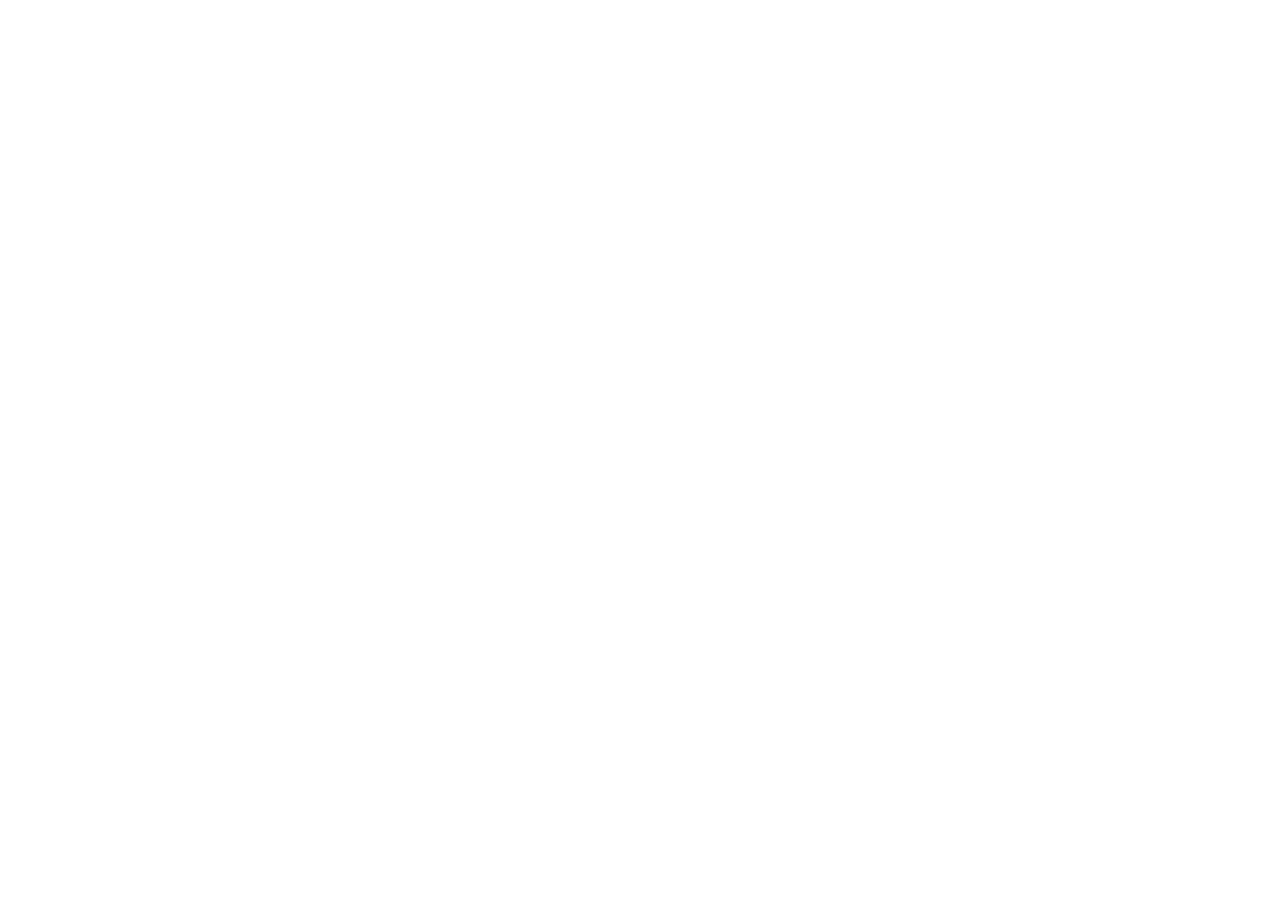
==== index.html @ 874a18f7 "init porject" ====
<!DOCTYPE html>
<html lang="zh-CN">

<head>
    <meta charset="UTF-8" />
    <meta name="viewport" content="width=device-width, initial-scale=1.0" />
    <title>Document</title>
</head>

<body></body>

</html>
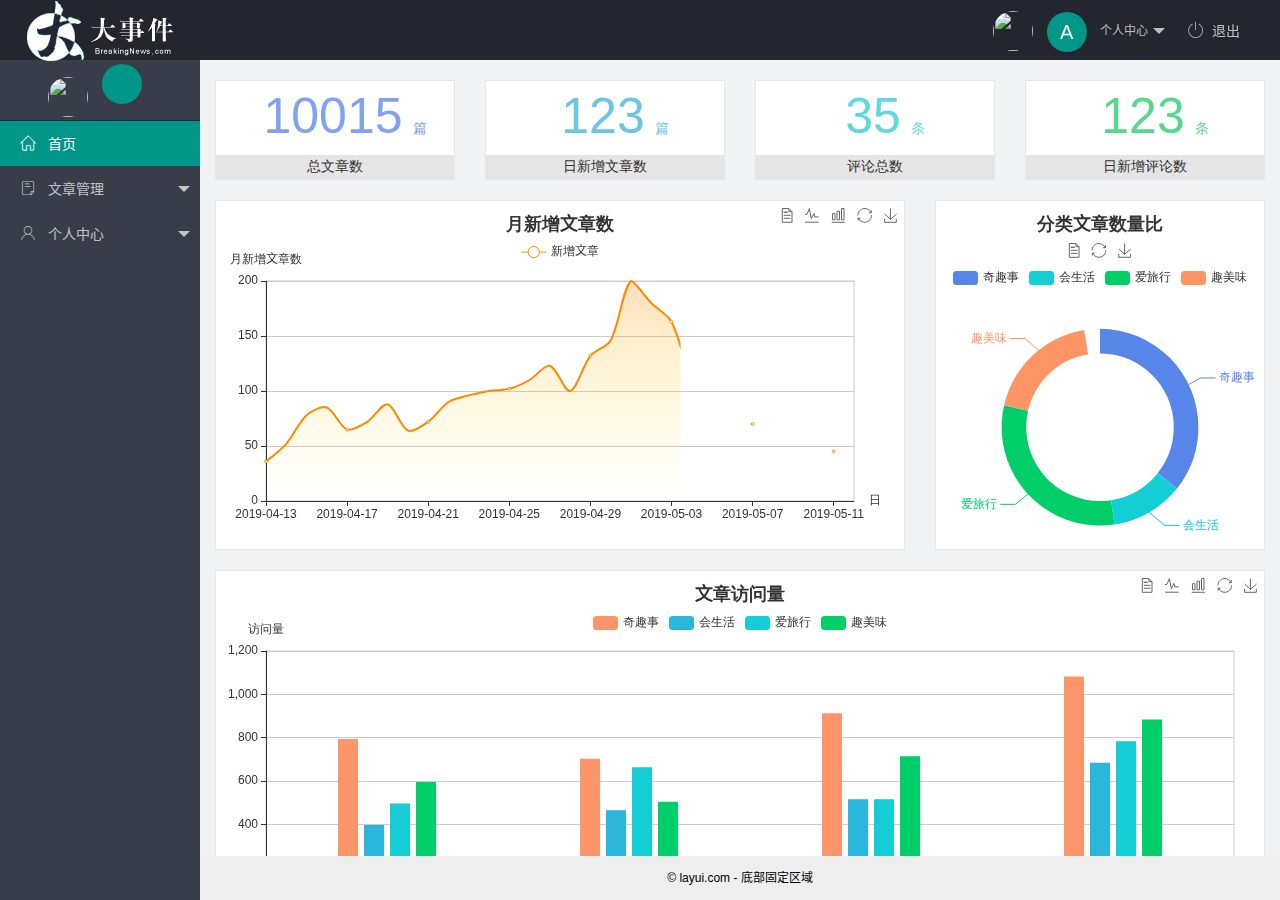
==== commit 0535703b: "完成了主页功能的制作" ====
--- a/index.html
+++ b/index.html
@@ -4,9 +4,152 @@
 <head>
     <meta charset="UTF-8" />
     <meta name="viewport" content="width=device-width, initial-scale=1.0" />
-    <title>Document</title>
+    <title>后台页面</title>
+    <!-- 导入 layui 的样式表 -->
+    <link rel="stylesheet" href="./assets/lib/layui/css/layui.css" />
+    <!-- 引入项目下面生成的 fontclass 代码： -->
+    <link rel="stylesheet" href="./assets/fonts/iconfont.css">
+    <!-- 引入我们自己的css样式 -->
+    <link rel="stylesheet" href="./assets/css/index.css">
+
+    <link rel="stylesheet" href="./assets/lib/">
 </head>
 
-<body></body>
+<body class="layui-layout-body">
+    <div class="layui-layout layui-layout-admin">
+        <div class="layui-header">
+            <div class="layui-logo">
+                <img src="./assets/images/logo.png" alt="">
+            </div>
+            <!-- 头部区域（可配合layui已有的水平导航） -->
+            <dl class="layui-nav-child">
+                <dd>
+                    <a href="">
+                        <i class="layui-icon layui-icon-face-smile"></i> 邮件管理
+                    </a>
+                </dd>
+                <dd>
+                    <a href="">
+                        <i class="layui-icon layui-icon-face-smile"></i> 消息管理
+                    </a>
+                </dd>
+                <dd>
+                    <a href="">
+                        <i class="layui-icon layui-icon-face-smile"></i> 授权管理
+                    </a>
+                </dd>
+            </dl>
+            </li>
+            <ul class="layui-nav layui-layout-right">
+                <li class="layui-nav-item">
+                    <a href="javascript:;" class="userinfo">
+                        <img src="http://t.cn/RCzsdCq" class="layui-nav-img" />
+                        <span class="text-avatar">A</span> 个人中心
+                    </a>
+                    <dl class="layui-nav-child">
+                        <dd>
+                            <a href="">
+                                基本资料
+                            </a>
+                        </dd>
+                        <dd>
+                            <a href="">
+                                 更换头像
+                            </a>
+                        </dd>
+                        <dd>
+                            <a href="">
+                                重置密码
+                            </a>
+                        </dd>
+                    </dl>
+                </li>
+                <li class="layui-nav-item">
+                    <a href="javascript:;" id="btnLogout"><span class="iconfont icon-tuichu"></span>退出</a>
+                </li>
+            </ul>
+        </div>
+
+        <div class="layui-side layui-bg-black">
+            <div class="layui-side-scroll">
+                <!-- 左侧导航区域（可配合layui已有的垂直导航） -->
+                <ul class="layui-nav layui-nav-tree" lay-shrink="all">
+                    <div class="userinfo">
+                        <img src="http://t.cn/RCzsdCq" class="layui-nav-img" />
+                        <span class="text-avatar"></span>
+                        <span id="welcome"></span>
+                    </div>
+                    <li class="layui-nav-item layui-this">
+                        <a class="" href="./home/dashboard.html" target="fm">
+                            <span class="iconfont icon-home"></span> 首页
+                        </a>
+                    </li>
+                    <li class="layui-nav-item">
+                        <a href="javascript:;">
+                            <span class="iconfont icon-16"></span> 文章管理
+                        </a>
+                        <dl class="layui-nav-child">
+                            <dd>
+                                <a href="javascript:;">
+                                    <i class="layui-icon layui-icon-app"></i> 文章类别
+                                </a>
+                            </dd>
+                            <dd>
+                                <a href="javascript:;">
+                                    <i class="layui-icon layui-icon-app"></i> 文章列表
+                                </a>
+                            </dd>
+                            <dd>
+                                <a href="javascript:;">
+                                    <i class="layui-icon layui-icon-app"></i> 发表文章
+                                </a>
+                            </dd>
+                        </dl>
+                    </li>
+                    <li class="layui-nav-item">
+                        <a href="javascript:;">
+                            <span class="iconfont icon-user"></span> 个人中心
+                        </a>
+                        <dl class="layui-nav-child">
+                            <dd>
+                                <a href="javascript:;">
+                                    <i class="layui-icon layui-icon-app"></i> 基本资料
+                                </a>
+                            </dd>
+                            <dd>
+                                <a href="javascript:;">
+                                    <i class="layui-icon layui-icon-app"></i> 更换头像
+                                </a>
+                            </dd>
+                            <dd>
+                                <a href="javascript:;">
+                                    <i class="layui-icon layui-icon-app"></i> 重置密码
+                                </a>
+                            </dd>
+                        </dl>
+                    </li>
+                </ul>
+            </div>
+        </div>
+
+        <div class="layui-body">
+            <!-- 内容主体区域 -->
+            <iframe name="fm" src="/home/dashboard.html" frameborder="0"></iframe>
+        </div>
+
+        <div class="layui-footer">
+            <!-- 底部固定区域 -->
+            © layui.com - 底部固定区域
+        </div>
+    </div>
+    <script src="./assets/lib/layui/layui.all.js"></script>
+    <!-- 导入jquery文件 -->
+    <script src="/assets/lib/jquery.js"></script>
+    <!-- 引入那个js文件 -->
+    <script src="/assets/js/hanshuAPI.js"></script>
+    <!-- 导入我们自己的js文件 -->
+    <script src="/assets/js/index.js"></script>
+
+</body>
 
 </html>--- a/assets/lib/layui/css/layui.css
+++ b/assets/lib/layui/css/layui.css
@@ -0,0 +1,2 @@
+/** layui-v2.5.5 MIT License By https://www.layui.com */
+ .layui-inline,img{display:inline-block;vertical-align:middle}h1,h2,h3,h4,h5,h6{font-weight:400}.layui-edge,.layui-header,.layui-inline,.layui-main{position:relative}.layui-body,.layui-edge,.layui-elip{overflow:hidden}.layui-btn,.layui-edge,.layui-inline,img{vertical-align:middle}.layui-btn,.layui-disabled,.layui-icon,.layui-unselect{-moz-user-select:none;-webkit-user-select:none;-ms-user-select:none}.layui-elip,.layui-form-checkbox span,.layui-form-pane .layui-form-label{text-overflow:ellipsis;white-space:nowrap}.layui-breadcrumb,.layui-tree-btnGroup{visibility:hidden}blockquote,body,button,dd,div,dl,dt,form,h1,h2,h3,h4,h5,h6,input,li,ol,p,pre,td,textarea,th,ul{margin:0;padding:0;-webkit-tap-highlight-color:rgba(0,0,0,0)}a:active,a:hover{outline:0}img{border:none}li{list-style:none}table{border-collapse:collapse;border-spacing:0}h4,h5,h6{font-size:100%}button,input,optgroup,option,select,textarea{font-family:inherit;font-size:inherit;font-style:inherit;font-weight:inherit;outline:0}pre{white-space:pre-wrap;white-space:-moz-pre-wrap;white-space:-pre-wrap;white-space:-o-pre-wrap;word-wrap:break-word}body{line-height:24px;font:14px Helvetica Neue,Helvetica,PingFang SC,Tahoma,Arial,sans-serif}hr{height:1px;margin:10px 0;border:0;clear:both}a{color:#333;text-decoration:none}a:hover{color:#777}a cite{font-style:normal;*cursor:pointer}.layui-border-box,.layui-border-box *{box-sizing:border-box}.layui-box,.layui-box *{box-sizing:content-box}.layui-clear{clear:both;*zoom:1}.layui-clear:after{content:'\20';clear:both;*zoom:1;display:block;height:0}.layui-inline{*display:inline;*zoom:1}.layui-edge{display:inline-block;width:0;height:0;border-width:6px;border-style:dashed;border-color:transparent}.layui-edge-top{top:-4px;border-bottom-color:#999;border-bottom-style:solid}.layui-edge-right{border-left-color:#999;border-left-style:solid}.layui-edge-bottom{top:2px;border-top-color:#999;border-top-style:solid}.layui-edge-left{border-right-color:#999;border-right-style:solid}.layui-disabled,.layui-disabled:hover{color:#d2d2d2!important;cursor:not-allowed!important}.layui-circle{border-radius:100%}.layui-show{display:block!important}.layui-hide{display:none!important}@font-face{font-family:layui-icon;src:url(../font/iconfont.eot?v=250);src:url(../font/iconfont.eot?v=250#iefix) format('embedded-opentype'),url(../font/iconfont.woff2?v=250) format('woff2'),url(../font/iconfont.woff?v=250) format('woff'),url(../font/iconfont.ttf?v=250) format('truetype'),url(../font/iconfont.svg?v=250#layui-icon) format('svg')}.layui-icon{font-family:layui-icon!important;font-size:16px;font-style:normal;-webkit-font-smoothing:antialiased;-moz-osx-font-smoothing:grayscale}.layui-icon-reply-fill:before{content:"\e611"}.layui-icon-set-fill:before{content:"\e614"}.layui-icon-menu-fill:before{content:"\e60f"}.layui-icon-search:before{content:"\e615"}.layui-icon-share:before{content:"\e641"}.layui-icon-set-sm:before{content:"\e620"}.layui-icon-engine:before{content:"\e628"}.layui-icon-close:before{content:"\1006"}.layui-icon-close-fill:before{content:"\1007"}.layui-icon-chart-screen:before{content:"\e629"}.layui-icon-star:before{content:"\e600"}.layui-icon-circle-dot:before{content:"\e617"}.layui-icon-chat:before{content:"\e606"}.layui-icon-release:before{content:"\e609"}.layui-icon-list:before{content:"\e60a"}.layui-icon-chart:before{content:"\e62c"}.layui-icon-ok-circle:before{content:"\1005"}.layui-icon-layim-theme:before{content:"\e61b"}.layui-icon-table:before{content:"\e62d"}.layui-icon-right:before{content:"\e602"}.layui-icon-left:before{content:"\e603"}.layui-icon-cart-simple:before{content:"\e698"}.layui-icon-face-cry:before{content:"\e69c"}.layui-icon-face-smile:before{content:"\e6af"}.layui-icon-survey:before{content:"\e6b2"}.layui-icon-tree:before{content:"\e62e"}.layui-icon-upload-circle:before{content:"\e62f"}.layui-icon-add-circle:before{content:"\e61f"}.layui-icon-download-circle:before{content:"\e601"}.layui-icon-templeate-1:before{content:"\e630"}.layui-icon-util:before{content:"\e631"}.layui-icon-face-surprised:before{content:"\e664"}.layui-icon-edit:before{content:"\e642"}.layui-icon-speaker:before{content:"\e645"}.layui-icon-down:before{content:"\e61a"}.layui-icon-file:before{content:"\e621"}.layui-icon-layouts:before{content:"\e632"}.layui-icon-rate-half:before{content:"\e6c9"}.layui-icon-add-circle-fine:before{content:"\e608"}.layui-icon-prev-circle:before{content:"\e633"}.layui-icon-read:before{content:"\e705"}.layui-icon-404:before{content:"\e61c"}.layui-icon-carousel:before{content:"\e634"}.layui-icon-help:before{content:"\e607"}.layui-icon-code-circle:before{content:"\e635"}.layui-icon-water:before{content:"\e636"}.layui-icon-username:before{content:"\e66f"}.layui-icon-find-fill:before{content:"\e670"}.layui-icon-about:before{content:"\e60b"}.layui-icon-location:before{content:"\e715"}.layui-icon-up:before{content:"\e619"}.layui-icon-pause:before{content:"\e651"}.layui-icon-date:before{content:"\e637"}.layui-icon-layim-uploadfile:before{content:"\e61d"}.layui-icon-delete:before{content:"\e640"}.layui-icon-play:before{content:"\e652"}.layui-icon-top:before{content:"\e604"}.layui-icon-friends:before{content:"\e612"}.layui-icon-refresh-3:before{content:"\e9aa"}.layui-icon-ok:before{content:"\e605"}.layui-icon-layer:before{content:"\e638"}.layui-icon-face-smile-fine:before{content:"\e60c"}.layui-icon-dollar:before{content:"\e659"}.layui-icon-group:before{content:"\e613"}.layui-icon-layim-download:before{content:"\e61e"}.layui-icon-picture-fine:before{content:"\e60d"}.layui-icon-link:before{content:"\e64c"}.layui-icon-diamond:before{content:"\e735"}.layui-icon-log:before{content:"\e60e"}.layui-icon-rate-solid:before{content:"\e67a"}.layui-icon-fonts-del:before{content:"\e64f"}.layui-icon-unlink:before{content:"\e64d"}.layui-icon-fonts-clear:before{content:"\e639"}.layui-icon-triangle-r:before{content:"\e623"}.layui-icon-circle:before{content:"\e63f"}.layui-icon-radio:before{content:"\e643"}.layui-icon-align-center:before{content:"\e647"}.layui-icon-align-right:before{content:"\e648"}.layui-icon-align-left:before{content:"\e649"}.layui-icon-loading-1:before{content:"\e63e"}.layui-icon-return:before{content:"\e65c"}.layui-icon-fonts-strong:before{content:"\e62b"}.layui-icon-upload:before{content:"\e67c"}.layui-icon-dialogue:before{content:"\e63a"}.layui-icon-video:before{content:"\e6ed"}.layui-icon-headset:before{content:"\e6fc"}.layui-icon-cellphone-fine:before{content:"\e63b"}.layui-icon-add-1:before{content:"\e654"}.layui-icon-face-smile-b:before{content:"\e650"}.layui-icon-fonts-html:before{content:"\e64b"}.layui-icon-form:before{content:"\e63c"}.layui-icon-cart:before{content:"\e657"}.layui-icon-camera-fill:before{content:"\e65d"}.layui-icon-tabs:before{content:"\e62a"}.layui-icon-fonts-code:before{content:"\e64e"}.layui-icon-fire:before{content:"\e756"}.layui-icon-set:before{content:"\e716"}.layui-icon-fonts-u:before{content:"\e646"}.layui-icon-triangle-d:before{content:"\e625"}.layui-icon-tips:before{content:"\e702"}.layui-icon-picture:before{content:"\e64a"}.layui-icon-more-vertical:before{content:"\e671"}.layui-icon-flag:before{content:"\e66c"}.layui-icon-loading:before{content:"\e63d"}.layui-icon-fonts-i:before{content:"\e644"}.layui-icon-refresh-1:before{content:"\e666"}.layui-icon-rmb:before{content:"\e65e"}.layui-icon-home:before{content:"\e68e"}.layui-icon-user:before{content:"\e770"}.layui-icon-notice:before{content:"\e667"}.layui-icon-login-weibo:before{content:"\e675"}.layui-icon-voice:before{content:"\e688"}.layui-icon-upload-drag:before{content:"\e681"}.layui-icon-login-qq:before{content:"\e676"}.layui-icon-snowflake:before{content:"\e6b1"}.layui-icon-file-b:before{content:"\e655"}.layui-icon-template:before{content:"\e663"}.layui-icon-auz:before{content:"\e672"}.layui-icon-console:before{content:"\e665"}.layui-icon-app:before{content:"\e653"}.layui-icon-prev:before{content:"\e65a"}.layui-icon-website:before{content:"\e7ae"}.layui-icon-next:before{content:"\e65b"}.layui-icon-component:before{content:"\e857"}.layui-icon-more:before{content:"\e65f"}.layui-icon-login-wechat:before{content:"\e677"}.layui-icon-shrink-right:before{content:"\e668"}.layui-icon-spread-left:before{content:"\e66b"}.layui-icon-camera:before{content:"\e660"}.layui-icon-note:before{content:"\e66e"}.layui-icon-refresh:before{content:"\e669"}.layui-icon-female:before{content:"\e661"}.layui-icon-male:before{content:"\e662"}.layui-icon-password:before{content:"\e673"}.layui-icon-senior:before{content:"\e674"}.layui-icon-theme:before{content:"\e66a"}.layui-icon-tread:before{content:"\e6c5"}.layui-icon-praise:before{content:"\e6c6"}.layui-icon-star-fill:before{content:"\e658"}.layui-icon-rate:before{content:"\e67b"}.layui-icon-template-1:before{content:"\e656"}.layui-icon-vercode:before{content:"\e679"}.layui-icon-cellphone:before{content:"\e678"}.layui-icon-screen-full:before{content:"\e622"}.layui-icon-screen-restore:before{content:"\e758"}.layui-icon-cols:before{content:"\e610"}.layui-icon-export:before{content:"\e67d"}.layui-icon-print:before{content:"\e66d"}.layui-icon-slider:before{content:"\e714"}.layui-icon-addition:before{content:"\e624"}.layui-icon-subtraction:before{content:"\e67e"}.layui-icon-service:before{content:"\e626"}.layui-icon-transfer:before{content:"\e691"}.layui-main{width:1140px;margin:0 auto}.layui-header{z-index:1000;height:60px}.layui-header a:hover{transition:all .5s;-webkit-transition:all .5s}.layui-side{position:fixed;left:0;top:0;bottom:0;z-index:999;width:200px;overflow-x:hidden}.layui-side-scroll{position:relative;width:220px;height:100%;overflow-x:hidden}.layui-body{position:absolute;left:200px;right:0;top:0;bottom:0;z-index:998;width:auto;overflow-y:auto;box-sizing:border-box}.layui-layout-body{overflow:hidden}.layui-layout-admin .layui-header{background-color:#23262E}.layui-layout-admin .layui-side{top:60px;width:200px;overflow-x:hidden}.layui-layout-admin .layui-body{position:fixed;top:60px;bottom:44px}.layui-layout-admin .layui-main{width:auto;margin:0 15px}.layui-layout-admin .layui-footer{position:fixed;left:200px;right:0;bottom:0;height:44px;line-height:44px;padding:0 15px;background-color:#eee}.layui-layout-admin .layui-logo{position:absolute;left:0;top:0;width:200px;height:100%;line-height:60px;text-align:center;color:#009688;font-size:16px}.layui-layout-admin .layui-header .layui-nav{background:0 0}.layui-layout-left{position:absolute!important;left:200px;top:0}.layui-layout-right{position:absolute!important;right:0;top:0}.layui-container{position:relative;margin:0 auto;padding:0 15px;box-sizing:border-box}.layui-fluid{position:relative;margin:0 auto;padding:0 15px}.layui-row:after,.layui-row:before{content:'';display:block;clear:both}.layui-col-lg1,.layui-col-lg10,.layui-col-lg11,.layui-col-lg12,.layui-col-lg2,.layui-col-lg3,.layui-col-lg4,.layui-col-lg5,.layui-col-lg6,.layui-col-lg7,.layui-col-lg8,.layui-col-lg9,.layui-col-md1,.layui-col-md10,.layui-col-md11,.layui-col-md12,.layui-col-md2,.layui-col-md3,.layui-col-md4,.layui-col-md5,.layui-col-md6,.layui-col-md7,.layui-col-md8,.layui-col-md9,.layui-col-sm1,.layui-col-sm10,.layui-col-sm11,.layui-col-sm12,.layui-col-sm2,.layui-col-sm3,.layui-col-sm4,.layui-col-sm5,.layui-col-sm6,.layui-col-sm7,.layui-col-sm8,.layui-col-sm9,.layui-col-xs1,.layui-col-xs10,.layui-col-xs11,.layui-col-xs12,.layui-col-xs2,.layui-col-xs3,.layui-col-xs4,.layui-col-xs5,.layui-col-xs6,.layui-col-xs7,.layui-col-xs8,.layui-col-xs9{position:relative;display:block;box-sizing:border-box}.layui-col-xs1,.layui-col-xs10,.layui-col-xs11,.layui-col-xs12,.layui-col-xs2,.layui-col-xs3,.layui-col-xs4,.layui-col-xs5,.layui-col-xs6,.layui-col-xs7,.layui-col-xs8,.layui-col-xs9{float:left}.layui-col-xs1{width:8.33333333%}.layui-col-xs2{width:16.66666667%}.layui-col-xs3{width:25%}.layui-col-xs4{width:33.33333333%}.layui-col-xs5{width:41.66666667%}.layui-col-xs6{width:50%}.layui-col-xs7{width:58.33333333%}.layui-col-xs8{width:66.66666667%}.layui-col-xs9{width:75%}.layui-col-xs10{width:83.33333333%}.layui-col-xs11{width:91.66666667%}.layui-col-xs12{width:100%}.layui-col-xs-offset1{margin-left:8.33333333%}.layui-col-xs-offset2{margin-left:16.66666667%}.layui-col-xs-offset3{margin-left:25%}.layui-col-xs-offset4{margin-left:33.33333333%}.layui-col-xs-offset5{margin-left:41.66666667%}.layui-col-xs-offset6{margin-left:50%}.layui-col-xs-offset7{margin-left:58.33333333%}.layui-col-xs-offset8{margin-left:66.66666667%}.layui-col-xs-offset9{margin-left:75%}.layui-col-xs-offset10{margin-left:83.33333333%}.layui-col-xs-offset11{margin-left:91.66666667%}.layui-col-xs-offset12{margin-left:100%}@media screen and (max-width:768px){.layui-hide-xs{display:none!important}.layui-show-xs-block{display:block!important}.layui-show-xs-inline{display:inline!important}.layui-show-xs-inline-block{display:inline-block!important}}@media screen and (min-width:768px){.layui-container{width:750px}.layui-hide-sm{display:none!important}.layui-show-sm-block{display:block!important}.layui-show-sm-inline{display:inline!important}.layui-show-sm-inline-block{display:inline-block!important}.layui-col-sm1,.layui-col-sm10,.layui-col-sm11,.layui-col-sm12,.layui-col-sm2,.layui-col-sm3,.layui-col-sm4,.layui-col-sm5,.layui-col-sm6,.layui-col-sm7,.layui-col-sm8,.layui-col-sm9{float:left}.layui-col-sm1{width:8.33333333%}.layui-col-sm2{width:16.66666667%}.layui-col-sm3{width:25%}.layui-col-sm4{width:33.33333333%}.layui-col-sm5{width:41.66666667%}.layui-col-sm6{width:50%}.layui-col-sm7{width:58.33333333%}.layui-col-sm8{width:66.66666667%}.layui-col-sm9{width:75%}.layui-col-sm10{width:83.33333333%}.layui-col-sm11{width:91.66666667%}.layui-col-sm12{width:100%}.layui-col-sm-offset1{margin-left:8.33333333%}.layui-col-sm-offset2{margin-left:16.66666667%}.layui-col-sm-offset3{margin-left:25%}.layui-col-sm-offset4{margin-left:33.33333333%}.layui-col-sm-offset5{margin-left:41.66666667%}.layui-col-sm-offset6{margin-left:50%}.layui-col-sm-offset7{margin-left:58.33333333%}.layui-col-sm-offset8{margin-left:66.66666667%}.layui-col-sm-offset9{margin-left:75%}.layui-col-sm-offset10{margin-left:83.33333333%}.layui-col-sm-offset11{margin-left:91.66666667%}.layui-col-sm-offset12{margin-left:100%}}@media screen and (min-width:992px){.layui-container{width:970px}.layui-hide-md{display:none!important}.layui-show-md-block{display:block!important}.layui-show-md-inline{display:inline!important}.layui-show-md-inline-block{display:inline-block!important}.layui-col-md1,.layui-col-md10,.layui-col-md11,.layui-col-md12,.layui-col-md2,.layui-col-md3,.layui-col-md4,.layui-col-md5,.layui-col-md6,.layui-col-md7,.layui-col-md8,.layui-col-md9{float:left}.layui-col-md1{width:8.33333333%}.layui-col-md2{width:16.66666667%}.layui-col-md3{width:25%}.layui-col-md4{width:33.33333333%}.layui-col-md5{width:41.66666667%}.layui-col-md6{width:50%}.layui-col-md7{width:58.33333333%}.layui-col-md8{width:66.66666667%}.layui-col-md9{width:75%}.layui-col-md10{width:83.33333333%}.layui-col-md11{width:91.66666667%}.layui-col-md12{width:100%}.layui-col-md-offset1{margin-left:8.33333333%}.layui-col-md-offset2{margin-left:16.66666667%}.layui-col-md-offset3{margin-left:25%}.layui-col-md-offset4{margin-left:33.33333333%}.layui-col-md-offset5{margin-left:41.66666667%}.layui-col-md-offset6{margin-left:50%}.layui-col-md-offset7{margin-left:58.33333333%}.layui-col-md-offset8{margin-left:66.66666667%}.layui-col-md-offset9{margin-left:75%}.layui-col-md-offset10{margin-left:83.33333333%}.layui-col-md-offset11{margin-left:91.66666667%}.layui-col-md-offset12{margin-left:100%}}@media screen and (min-width:1200px){.layui-container{width:1170px}.layui-hide-lg{display:none!important}.layui-show-lg-block{display:block!important}.layui-show-lg-inline{display:inline!important}.layui-show-lg-inline-block{display:inline-block!important}.layui-col-lg1,.layui-col-lg10,.layui-col-lg11,.layui-col-lg12,.layui-col-lg2,.layui-col-lg3,.layui-col-lg4,.layui-col-lg5,.layui-col-lg6,.layui-col-lg7,.layui-col-lg8,.layui-col-lg9{float:left}.layui-col-lg1{width:8.33333333%}.layui-col-lg2{width:16.66666667%}.layui-col-lg3{width:25%}.layui-col-lg4{width:33.33333333%}.layui-col-lg5{width:41.66666667%}.layui-col-lg6{width:50%}.layui-col-lg7{width:58.33333333%}.layui-col-lg8{width:66.66666667%}.layui-col-lg9{width:75%}.layui-col-lg10{width:83.33333333%}.layui-col-lg11{width:91.66666667%}.layui-col-lg12{width:100%}.layui-col-lg-offset1{margin-left:8.33333333%}.layui-col-lg-offset2{margin-left:16.66666667%}.layui-col-lg-offset3{margin-left:25%}.layui-col-lg-offset4{margin-left:33.33333333%}.layui-col-lg-offset5{margin-left:41.66666667%}.layui-col-lg-offset6{margin-left:50%}.layui-col-lg-offset7{margin-left:58.33333333%}.layui-col-lg-offset8{margin-left:66.66666667%}.layui-col-lg-offset9{margin-left:75%}.layui-col-lg-offset10{margin-left:83.33333333%}.layui-col-lg-offset11{margin-left:91.66666667%}.layui-col-lg-offset12{margin-left:100%}}.layui-col-space1{margin:-.5px}.layui-col-space1>*{padding:.5px}.layui-col-space3{margin:-1.5px}.layui-col-space3>*{padding:1.5px}.layui-col-space5{margin:-2.5px}.layui-col-space5>*{padding:2.5px}.layui-col-space8{margin:-3.5px}.layui-col-space8>*{padding:3.5px}.layui-col-space10{margin:-5px}.layui-col-space10>*{padding:5px}.layui-col-space12{margin:-6px}.layui-col-space12>*{padding:6px}.layui-col-space15{margin:-7.5px}.layui-col-space15>*{padding:7.5px}.layui-col-space18{margin:-9px}.layui-col-space18>*{padding:9px}.layui-col-space20{margin:-10px}.layui-col-space20>*{padding:10px}.layui-col-space22{margin:-11px}.layui-col-space22>*{padding:11px}.layui-col-space25{margin:-12.5px}.layui-col-space25>*{padding:12.5px}.layui-col-space30{margin:-15px}.layui-col-space30>*{padding:15px}.layui-btn,.layui-input,.layui-select,.layui-textarea,.layui-upload-button{outline:0;-webkit-appearance:none;transition:all .3s;-webkit-transition:all .3s;box-sizing:border-box}.layui-elem-quote{margin-bottom:10px;padding:15px;line-height:22px;border-left:5px solid #009688;border-radius:0 2px 2px 0;background-color:#f2f2f2}.layui-quote-nm{border-style:solid;border-width:1px 1px 1px 5px;background:0 0}.layui-elem-field{margin-bottom:10px;padding:0;border-width:1px;border-style:solid}.layui-elem-field legend{margin-left:20px;padding:0 10px;font-size:20px;font-weight:300}.layui-field-title{margin:10px 0 20px;border-width:1px 0 0}.layui-field-box{padding:10px 15px}.layui-field-title .layui-field-box{padding:10px 0}.layui-progress{position:relative;height:6px;border-radius:20px;background-color:#e2e2e2}.layui-progress-bar{position:absolute;left:0;top:0;width:0;max-width:100%;height:6px;border-radius:20px;text-align:right;background-color:#5FB878;transition:all .3s;-webkit-transition:all .3s}.layui-progress-big,.layui-progress-big .layui-progress-bar{height:18px;line-height:18px}.layui-progress-text{position:relative;top:-20px;line-height:18px;font-size:12px;color:#666}.layui-progress-big .layui-progress-text{position:static;padding:0 10px;color:#fff}.layui-collapse{border-width:1px;border-style:solid;border-radius:2px}.layui-colla-content,.layui-colla-item{border-top-width:1px;border-top-style:solid}.layui-colla-item:first-child{border-top:none}.layui-colla-title{position:relative;height:42px;line-height:42px;padding:0 15px 0 35px;color:#333;background-color:#f2f2f2;cursor:pointer;font-size:14px;overflow:hidden}.layui-colla-content{display:none;padding:10px 15px;line-height:22px;color:#666}.layui-colla-icon{position:absolute;left:15px;top:0;font-size:14px}.layui-card{margin-bottom:15px;border-radius:2px;background-color:#fff;box-shadow:0 1px 2px 0 rgba(0,0,0,.05)}.layui-card:last-child{margin-bottom:0}.layui-card-header{position:relative;height:42px;line-height:42px;padding:0 15px;border-bottom:1px solid #f6f6f6;color:#333;border-radius:2px 2px 0 0;font-size:14px}.layui-bg-black,.layui-bg-blue,.layui-bg-cyan,.layui-bg-green,.layui-bg-orange,.layui-bg-red{color:#fff!important}.layui-card-body{position:relative;padding:10px 15px;line-height:24px}.layui-card-body[pad15]{padding:15px}.layui-card-body[pad20]{padding:20px}.layui-card-body .layui-table{margin:5px 0}.layui-card .layui-tab{margin:0}.layui-panel-window{position:relative;padding:15px;border-radius:0;border-top:5px solid #E6E6E6;background-color:#fff}.layui-auxiliar-moving{position:fixed;left:0;right:0;top:0;bottom:0;width:100%;height:100%;background:0 0;z-index:9999999999}.layui-form-label,.layui-form-mid,.layui-form-select,.layui-input-block,.layui-input-inline,.layui-textarea{position:relative}.layui-bg-red{background-color:#FF5722!important}.layui-bg-orange{background-color:#FFB800!important}.layui-bg-green{background-color:#009688!important}.layui-bg-cyan{background-color:#2F4056!important}.layui-bg-blue{background-color:#1E9FFF!important}.layui-bg-black{background-color:#393D49!important}.layui-bg-gray{background-color:#eee!important;color:#666!important}.layui-badge-rim,.layui-colla-content,.layui-colla-item,.layui-collapse,.layui-elem-field,.layui-form-pane .layui-form-item[pane],.layui-form-pane .layui-form-label,.layui-input,.layui-layedit,.layui-layedit-tool,.layui-quote-nm,.layui-select,.layui-tab-bar,.layui-tab-card,.layui-tab-title,.layui-tab-title .layui-this:after,.layui-textarea{border-color:#e6e6e6}.layui-timeline-item:before,hr{background-color:#e6e6e6}.layui-text{line-height:22px;font-size:14px;color:#666}.layui-text h1,.layui-text h2,.layui-text h3{font-weight:500;color:#333}.layui-text h1{font-size:30px}.layui-text h2{font-size:24px}.layui-text h3{font-size:18px}.layui-text a:not(.layui-btn){color:#01AAED}.layui-text a:not(.layui-btn):hover{text-decoration:underline}.layui-text ul{padding:5px 0 5px 15px}.layui-text ul li{margin-top:5px;list-style-type:disc}.layui-text em,.layui-word-aux{color:#999!important;padding:0 5px!important}.layui-btn{display:inline-block;height:38px;line-height:38px;padding:0 18px;background-color:#009688;color:#fff;white-space:nowrap;text-align:center;font-size:14px;border:none;border-radius:2px;cursor:pointer}.layui-btn:hover{opacity:.8;filter:alpha(opacity=80);color:#fff}.layui-btn:active{opacity:1;filter:alpha(opacity=100)}.layui-btn+.layui-btn{margin-left:10px}.layui-btn-container{font-size:0}.layui-btn-container .layui-btn{margin-right:10px;margin-bottom:10px}.layui-btn-container .layui-btn+.layui-btn{margin-left:0}.layui-table .layui-btn-container .layui-btn{margin-bottom:9px}.layui-btn-radius{border-radius:100px}.layui-btn .layui-icon{margin-right:3px;font-size:18px;vertical-align:bottom;vertical-align:middle\9}.layui-btn-primary{border:1px solid #C9C9C9;background-color:#fff;color:#555}.layui-btn-primary:hover{border-color:#009688;color:#333}.layui-btn-normal{background-color:#1E9FFF}.layui-btn-warm{background-color:#FFB800}.layui-btn-danger{background-color:#FF5722}.layui-btn-checked{background-color:#5FB878}.layui-btn-disabled,.layui-btn-disabled:active,.layui-btn-disabled:hover{border:1px solid #e6e6e6;background-color:#FBFBFB;color:#C9C9C9;cursor:not-allowed;opacity:1}.layui-btn-lg{height:44px;line-height:44px;padding:0 25px;font-size:16px}.layui-btn-sm{height:30px;line-height:30px;padding:0 10px;font-size:12px}.layui-btn-sm i{font-size:16px!important}.layui-btn-xs{height:22px;line-height:22px;padding:0 5px;font-size:12px}.layui-btn-xs i{font-size:14px!important}.layui-btn-group{display:inline-block;vertical-align:middle;font-size:0}.layui-btn-group .layui-btn{margin-left:0!important;margin-right:0!important;border-left:1px solid rgba(255,255,255,.5);border-radius:0}.layui-btn-group .layui-btn-primary{border-left:none}.layui-btn-group .layui-btn-primary:hover{border-color:#C9C9C9;color:#009688}.layui-btn-group .layui-btn:first-child{border-left:none;border-radius:2px 0 0 2px}.layui-btn-group .layui-btn-primary:first-child{border-left:1px solid #c9c9c9}.layui-btn-group .layui-btn:last-child{border-radius:0 2px 2px 0}.layui-btn-group .layui-btn+.layui-btn{margin-left:0}.layui-btn-group+.layui-btn-group{margin-left:10px}.layui-btn-fluid{width:100%}.layui-input,.layui-select,.layui-textarea{height:38px;line-height:1.3;line-height:38px\9;border-width:1px;border-style:solid;background-color:#fff;border-radius:2px}.layui-input::-webkit-input-placeholder,.layui-select::-webkit-input-placeholder,.layui-textarea::-webkit-input-placeholder{line-height:1.3}.layui-input,.layui-textarea{display:block;width:100%;padding-left:10px}.layui-input:hover,.layui-textarea:hover{border-color:#D2D2D2!important}.layui-input:focus,.layui-textarea:focus{border-color:#C9C9C9!important}.layui-textarea{min-height:100px;height:auto;line-height:20px;padding:6px 10px;resize:vertical}.layui-select{padding:0 10px}.layui-form input[type=checkbox],.layui-form input[type=radio],.layui-form select{display:none}.layui-form [lay-ignore]{display:initial}.layui-form-item{margin-bottom:15px;clear:both;*zoom:1}.layui-form-item:after{content:'\20';clear:both;*zoom:1;display:block;height:0}.layui-form-label{float:left;display:block;padding:9px 15px;width:80px;font-weight:400;line-height:20px;text-align:right}.layui-form-label-col{display:block;float:none;padding:9px 0;line-height:20px;text-align:left}.layui-form-item .layui-inline{margin-bottom:5px;margin-right:10px}.layui-input-block{margin-left:110px;min-height:36px}.layui-input-inline{display:inline-block;vertical-align:middle}.layui-form-item .layui-input-inline{float:left;width:190px;margin-right:10px}.layui-form-text .layui-input-inline{width:auto}.layui-form-mid{float:left;display:block;padding:9px 0!important;line-height:20px;margin-right:10px}.layui-form-danger+.layui-form-select .layui-input,.layui-form-danger:focus{border-color:#FF5722!important}.layui-form-select .layui-input{padding-right:30px;cursor:pointer}.layui-form-select .layui-edge{position:absolute;right:10px;top:50%;margin-top:-3px;cursor:pointer;border-width:6px;border-top-color:#c2c2c2;border-top-style:solid;transition:all .3s;-webkit-transition:all .3s}.layui-form-select dl{display:none;position:absolute;left:0;top:42px;padding:5px 0;z-index:899;min-width:100%;border:1px solid #d2d2d2;max-height:300px;overflow-y:auto;background-color:#fff;border-radius:2px;box-shadow:0 2px 4px rgba(0,0,0,.12);box-sizing:border-box}.layui-form-select dl dd,.layui-form-select dl dt{padding:0 10px;line-height:36px;white-space:nowrap;overflow:hidden;text-overflow:ellipsis}.layui-form-select dl dt{font-size:12px;color:#999}.layui-form-select dl dd{cursor:pointer}.layui-form-select dl dd:hover{background-color:#f2f2f2;-webkit-transition:.5s all;transition:.5s all}.layui-form-select .layui-select-group dd{padding-left:20px}.layui-form-select dl dd.layui-select-tips{padding-left:10px!important;color:#999}.layui-form-select dl dd.layui-this{background-color:#5FB878;color:#fff}.layui-form-checkbox,.layui-form-select dl dd.layui-disabled{background-color:#fff}.layui-form-selected dl{display:block}.layui-form-checkbox,.layui-form-checkbox *,.layui-form-switch{display:inline-block;vertical-align:middle}.layui-form-selected .layui-edge{margin-top:-9px;-webkit-transform:rotate(180deg);transform:rotate(180deg);margin-top:-3px\9}:root .layui-form-selected .layui-edge{margin-top:-9px\0/IE9}.layui-form-selectup dl{top:auto;bottom:42px}.layui-select-none{margin:5px 0;text-align:center;color:#999}.layui-select-disabled .layui-disabled{border-color:#eee!important}.layui-select-disabled .layui-edge{border-top-color:#d2d2d2}.layui-form-checkbox{position:relative;height:30px;line-height:30px;margin-right:10px;padding-right:30px;cursor:pointer;font-size:0;-webkit-transition:.1s linear;transition:.1s linear;box-sizing:border-box}.layui-form-checkbox span{padding:0 10px;height:100%;font-size:14px;border-radius:2px 0 0 2px;background-color:#d2d2d2;color:#fff;overflow:hidden}.layui-form-checkbox:hover span{background-color:#c2c2c2}.layui-form-checkbox i{position:absolute;right:0;top:0;width:30px;height:28px;border:1px solid #d2d2d2;border-left:none;border-radius:0 2px 2px 0;color:#fff;font-size:20px;text-align:center}.layui-form-checkbox:hover i{border-color:#c2c2c2;color:#c2c2c2}.layui-form-checked,.layui-form-checked:hover{border-color:#5FB878}.layui-form-checked span,.layui-form-checked:hover span{background-color:#5FB878}.layui-form-checked i,.layui-form-checked:hover i{color:#5FB878}.layui-form-item .layui-form-checkbox{margin-top:4px}.layui-form-checkbox[lay-skin=primary]{height:auto!important;line-height:normal!important;min-width:18px;min-height:18px;border:none!important;margin-right:0;padding-left:28px;padding-right:0;background:0 0}.layui-form-checkbox[lay-skin=primary] span{padding-left:0;padding-right:15px;line-height:18px;background:0 0;color:#666}.layui-form-checkbox[lay-skin=primary] i{right:auto;left:0;width:16px;height:16px;line-height:16px;border:1px solid #d2d2d2;font-size:12px;border-radius:2px;background-color:#fff;-webkit-transition:.1s linear;transition:.1s linear}.layui-form-checkbox[lay-skin=primary]:hover i{border-color:#5FB878;color:#fff}.layui-form-checked[lay-skin=primary] i{border-color:#5FB878!important;background-color:#5FB878;color:#fff}.layui-checkbox-disbaled[lay-skin=primary] span{background:0 0!important;color:#c2c2c2}.layui-checkbox-disbaled[lay-skin=primary]:hover i{border-color:#d2d2d2}.layui-form-item .layui-form-checkbox[lay-skin=primary]{margin-top:10px}.layui-form-switch{position:relative;height:22px;line-height:22px;min-width:35px;padding:0 5px;margin-top:8px;border:1px solid #d2d2d2;border-radius:20px;cursor:pointer;background-color:#fff;-webkit-transition:.1s linear;transition:.1s linear}.layui-form-switch i{position:absolute;left:5px;top:3px;width:16px;height:16px;border-radius:20px;background-color:#d2d2d2;-webkit-transition:.1s linear;transition:.1s linear}.layui-form-switch em{position:relative;top:0;width:25px;margin-left:21px;padding:0!important;text-align:center!important;color:#999!important;font-style:normal!important;font-size:12px}.layui-form-onswitch{border-color:#5FB878;background-color:#5FB878}.layui-checkbox-disbaled,.layui-checkbox-disbaled i{border-color:#e2e2e2!important}.layui-form-onswitch i{left:100%;margin-left:-21px;background-color:#fff}.layui-form-onswitch em{margin-left:5px;margin-right:21px;color:#fff!important}.layui-checkbox-disbaled span{background-color:#e2e2e2!important}.layui-checkbox-disbaled:hover i{color:#fff!important}[lay-radio]{display:none}.layui-form-radio,.layui-form-radio *{display:inline-block;vertical-align:middle}.layui-form-radio{line-height:28px;margin:6px 10px 0 0;padding-right:10px;cursor:pointer;font-size:0}.layui-form-radio *{font-size:14px}.layui-form-radio>i{margin-right:8px;font-size:22px;color:#c2c2c2}.layui-form-radio>i:hover,.layui-form-radioed>i{color:#5FB878}.layui-radio-disbaled>i{color:#e2e2e2!important}.layui-form-pane .layui-form-label{width:110px;padding:8px 15px;height:38px;line-height:20px;border-width:1px;border-style:solid;border-radius:2px 0 0 2px;text-align:center;background-color:#FBFBFB;overflow:hidden;box-sizing:border-box}.layui-form-pane .layui-input-inline{margin-left:-1px}.layui-form-pane .layui-input-block{margin-left:110px;left:-1px}.layui-form-pane .layui-input{border-radius:0 2px 2px 0}.layui-form-pane .layui-form-text .layui-form-label{float:none;width:100%;border-radius:2px;box-sizing:border-box;text-align:left}.layui-form-pane .layui-form-text .layui-input-inline{display:block;margin:0;top:-1px;clear:both}.layui-form-pane .layui-form-text .layui-input-block{margin:0;left:0;top:-1px}.layui-form-pane .layui-form-text .layui-textarea{min-height:100px;border-radius:0 0 2px 2px}.layui-form-pane .layui-form-checkbox{margin:4px 0 4px 10px}.layui-form-pane .layui-form-radio,.layui-form-pane .layui-form-switch{margin-top:6px;margin-left:10px}.layui-form-pane .layui-form-item[pane]{position:relative;border-width:1px;border-style:solid}.layui-form-pane .layui-form-item[pane] .layui-form-label{position:absolute;left:0;top:0;height:100%;border-width:0 1px 0 0}.layui-form-pane .layui-form-item[pane] .layui-input-inline{margin-left:110px}@media screen and (max-width:450px){.layui-form-item .layui-form-label{text-overflow:ellipsis;overflow:hidden;white-space:nowrap}.layui-form-item .layui-inline{display:block;margin-right:0;margin-bottom:20px;clear:both}.layui-form-item .layui-inline:after{content:'\20';clear:both;display:block;height:0}.layui-form-item .layui-input-inline{display:block;float:none;left:-3px;width:auto;margin:0 0 10px 112px}.layui-form-item .layui-input-inline+.layui-form-mid{margin-left:110px;top:-5px;padding:0}.layui-form-item .layui-form-checkbox{margin-right:5px;margin-bottom:5px}}.layui-layedit{border-width:1px;border-style:solid;border-radius:2px}.layui-layedit-tool{padding:3px 5px;border-bottom-width:1px;border-bottom-style:solid;font-size:0}.layedit-tool-fixed{position:fixed;top:0;border-top:1px solid #e2e2e2}.layui-layedit-tool .layedit-tool-mid,.layui-layedit-tool .layui-icon{display:inline-block;vertical-align:middle;text-align:center;font-size:14px}.layui-layedit-tool .layui-icon{position:relative;width:32px;height:30px;line-height:30px;margin:3px 5px;color:#777;cursor:pointer;border-radius:2px}.layui-layedit-tool .layui-icon:hover{color:#393D49}.layui-layedit-tool .layui-icon:active{color:#000}.layui-layedit-tool .layedit-tool-active{background-color:#e2e2e2;color:#000}.layui-layedit-tool .layui-disabled,.layui-layedit-tool .layui-disabled:hover{color:#d2d2d2;cursor:not-allowed}.layui-layedit-tool .layedit-tool-mid{width:1px;height:18px;margin:0 10px;background-color:#d2d2d2}.layedit-tool-html{width:50px!important;font-size:30px!important}.layedit-tool-b,.layedit-tool-code,.layedit-tool-help{font-size:16px!important}.layedit-tool-d,.layedit-tool-face,.layedit-tool-image,.layedit-tool-unlink{font-size:18px!important}.layedit-tool-image input{position:absolute;font-size:0;left:0;top:0;width:100%;height:100%;opacity:.01;filter:Alpha(opacity=1);cursor:pointer}.layui-layedit-iframe iframe{display:block;width:100%}#LAY_layedit_code{overflow:hidden}.layui-laypage{display:inline-block;*display:inline;*zoom:1;vertical-align:middle;margin:10px 0;font-size:0}.layui-laypage>a:first-child,.layui-laypage>a:first-child em{border-radius:2px 0 0 2px}.layui-laypage>a:last-child,.layui-laypage>a:last-child em{border-radius:0 2px 2px 0}.layui-laypage>:first-child{margin-left:0!important}.layui-laypage>:last-child{margin-right:0!important}.layui-laypage a,.layui-laypage button,.layui-laypage input,.layui-laypage select,.layui-laypage span{border:1px solid #e2e2e2}.layui-laypage a,.layui-laypage span{display:inline-block;*display:inline;*zoom:1;vertical-align:middle;padding:0 15px;height:28px;line-height:28px;margin:0 -1px 5px 0;background-color:#fff;color:#333;font-size:12px}.layui-flow-more a *,.layui-laypage input,.layui-table-view select[lay-ignore]{display:inline-block}.layui-laypage a:hover{color:#009688}.layui-laypage em{font-style:normal}.layui-laypage .layui-laypage-spr{color:#999;font-weight:700}.layui-laypage a{text-decoration:none}.layui-laypage .layui-laypage-curr{position:relative}.layui-laypage .layui-laypage-curr em{position:relative;color:#fff}.layui-laypage .layui-laypage-curr .layui-laypage-em{position:absolute;left:-1px;top:-1px;padding:1px;width:100%;height:100%;background-color:#009688}.layui-laypage-em{border-radius:2px}.layui-laypage-next em,.layui-laypage-prev em{font-family:Sim sun;font-size:16px}.layui-laypage .layui-laypage-count,.layui-laypage .layui-laypage-limits,.layui-laypage .layui-laypage-refresh,.layui-laypage .layui-laypage-skip{margin-left:10px;margin-right:10px;padding:0;border:none}.layui-laypage .layui-laypage-limits,.layui-laypage .layui-laypage-refresh{vertical-align:top}.layui-laypage .layui-laypage-refresh i{font-size:18px;cursor:pointer}.layui-laypage select{height:22px;padding:3px;border-radius:2px;cursor:pointer}.layui-laypage .layui-laypage-skip{height:30px;line-height:30px;color:#999}.layui-laypage button,.layui-laypage input{height:30px;line-height:30px;border-radius:2px;vertical-align:top;background-color:#fff;box-sizing:border-box}.layui-laypage input{width:40px;margin:0 10px;padding:0 3px;text-align:center}.layui-laypage input:focus,.layui-laypage select:focus{border-color:#009688!important}.layui-laypage button{margin-left:10px;padding:0 10px;cursor:pointer}.layui-table,.layui-table-view{margin:10px 0}.layui-flow-more{margin:10px 0;text-align:center;color:#999;font-size:14px}.layui-flow-more a{height:32px;line-height:32px}.layui-flow-more a *{vertical-align:top}.layui-flow-more a cite{padding:0 20px;border-radius:3px;background-color:#eee;color:#333;font-style:normal}.layui-flow-more a cite:hover{opacity:.8}.layui-flow-more a i{font-size:30px;color:#737383}.layui-table{width:100%;background-color:#fff;color:#666}.layui-table tr{transition:all .3s;-webkit-transition:all .3s}.layui-table th{text-align:left;font-weight:400}.layui-table tbody tr:hover,.layui-table thead tr,.layui-table-click,.layui-table-header,.layui-table-hover,.layui-table-mend,.layui-table-patch,.layui-table-tool,.layui-table-total,.layui-table-total tr,.layui-table[lay-even] tr:nth-child(even){background-color:#f2f2f2}.layui-table td,.layui-table th,.layui-table-col-set,.layui-table-fixed-r,.layui-table-grid-down,.layui-table-header,.layui-table-page,.layui-table-tips-main,.layui-table-tool,.layui-table-total,.layui-table-view,.layui-table[lay-skin=line],.layui-table[lay-skin=row]{border-width:1px;border-style:solid;border-color:#e6e6e6}.layui-table td,.layui-table th{position:relative;padding:9px 15px;min-height:20px;line-height:20px;font-size:14px}.layui-table[lay-skin=line] td,.layui-table[lay-skin=line] th{border-width:0 0 1px}.layui-table[lay-skin=row] td,.layui-table[lay-skin=row] th{border-width:0 1px 0 0}.layui-table[lay-skin=nob] td,.layui-table[lay-skin=nob] th{border:none}.layui-table img{max-width:100px}.layui-table[lay-size=lg] td,.layui-table[lay-size=lg] th{padding:15px 30px}.layui-table-view .layui-table[lay-size=lg] .layui-table-cell{height:40px;line-height:40px}.layui-table[lay-size=sm] td,.layui-table[lay-size=sm] th{font-size:12px;padding:5px 10px}.layui-table-view .layui-table[lay-size=sm] .layui-table-cell{height:20px;line-height:20px}.layui-table[lay-data]{display:none}.layui-table-box{position:relative;overflow:hidden}.layui-table-view .layui-table{position:relative;width:auto;margin:0}.layui-table-view .layui-table[lay-skin=line]{border-width:0 1px 0 0}.layui-table-view .layui-table[lay-skin=row]{border-width:0 0 1px}.layui-table-view .layui-table td,.layui-table-view .layui-table th{padding:5px 0;border-top:none;border-left:none}.layui-table-view .layui-table th.layui-unselect .layui-table-cell span{cursor:pointer}.layui-table-view .layui-table td{cursor:default}.layui-table-view .layui-table td[data-edit=text]{cursor:text}.layui-table-view .layui-form-checkbox[lay-skin=primary] i{width:18px;height:18px}.layui-table-view .layui-form-radio{line-height:0;padding:0}.layui-table-view .layui-form-radio>i{margin:0;font-size:20px}.layui-table-init{position:absolute;left:0;top:0;width:100%;height:100%;text-align:center;z-index:110}.layui-table-init .layui-icon{position:absolute;left:50%;top:50%;margin:-15px 0 0 -15px;font-size:30px;color:#c2c2c2}.layui-table-header{border-width:0 0 1px;overflow:hidden}.layui-table-header .layui-table{margin-bottom:-1px}.layui-table-tool .layui-inline[lay-event]{position:relative;width:26px;height:26px;padding:5px;line-height:16px;margin-right:10px;text-align:center;color:#333;border:1px solid #ccc;cursor:pointer;-webkit-transition:.5s all;transition:.5s all}.layui-table-tool .layui-inline[lay-event]:hover{border:1px solid #999}.layui-table-tool-temp{padding-right:120px}.layui-table-tool-self{position:absolute;right:17px;top:10px}.layui-table-tool .layui-table-tool-self .layui-inline[lay-event]{margin:0 0 0 10px}.layui-table-tool-panel{position:absolute;top:29px;left:-1px;padding:5px 0;min-width:150px;min-height:40px;border:1px solid #d2d2d2;text-align:left;overflow-y:auto;background-color:#fff;box-shadow:0 2px 4px rgba(0,0,0,.12)}.layui-table-cell,.layui-table-tool-panel li{overflow:hidden;text-overflow:ellipsis;white-space:nowrap}.layui-table-tool-panel li{padding:0 10px;line-height:30px;-webkit-transition:.5s all;transition:.5s all}.layui-table-tool-panel li .layui-form-checkbox[lay-skin=primary]{width:100%;padding-left:28px}.layui-table-tool-panel li:hover{background-color:#f2f2f2}.layui-table-tool-panel li .layui-form-checkbox[lay-skin=primary] i{position:absolute;left:0;top:0}.layui-table-tool-panel li .layui-form-checkbox[lay-skin=primary] span{padding:0}.layui-table-tool .layui-table-tool-self .layui-table-tool-panel{left:auto;right:-1px}.layui-table-col-set{position:absolute;right:0;top:0;width:20px;height:100%;border-width:0 0 0 1px;background-color:#fff}.layui-table-sort{width:10px;height:20px;margin-left:5px;cursor:pointer!important}.layui-table-sort .layui-edge{position:absolute;left:5px;border-width:5px}.layui-table-sort .layui-table-sort-asc{top:3px;border-top:none;border-bottom-style:solid;border-bottom-color:#b2b2b2}.layui-table-sort .layui-table-sort-asc:hover{border-bottom-color:#666}.layui-table-sort .layui-table-sort-desc{bottom:5px;border-bottom:none;border-top-style:solid;border-top-color:#b2b2b2}.layui-table-sort .layui-table-sort-desc:hover{border-top-color:#666}.layui-table-sort[lay-sort=asc] .layui-table-sort-asc{border-bottom-color:#000}.layui-table-sort[lay-sort=desc] .layui-table-sort-desc{border-top-color:#000}.layui-table-cell{height:28px;line-height:28px;padding:0 15px;position:relative;box-sizing:border-box}.layui-table-cell .layui-form-checkbox[lay-skin=primary]{top:-1px;padding:0}.layui-table-cell .layui-table-link{color:#01AAED}.laytable-cell-checkbox,.laytable-cell-numbers,.laytable-cell-radio,.laytable-cell-space{padding:0;text-align:center}.layui-table-body{position:relative;overflow:auto;margin-right:-1px;margin-bottom:-1px}.layui-table-body .layui-none{line-height:26px;padding:15px;text-align:center;color:#999}.layui-table-fixed{position:absolute;left:0;top:0;z-index:101}.layui-table-fixed .layui-table-body{overflow:hidden}.layui-table-fixed-l{box-shadow:0 -1px 8px rgba(0,0,0,.08)}.layui-table-fixed-r{left:auto;right:-1px;border-width:0 0 0 1px;box-shadow:-1px 0 8px rgba(0,0,0,.08)}.layui-table-fixed-r .layui-table-header{position:relative;overflow:visible}.layui-table-mend{position:absolute;right:-49px;top:0;height:100%;width:50px}.layui-table-tool{position:relative;z-index:890;width:100%;min-height:50px;line-height:30px;padding:10px 15px;border-width:0 0 1px}.layui-table-tool .layui-btn-container{margin-bottom:-10px}.layui-table-page,.layui-table-total{border-width:1px 0 0;margin-bottom:-1px;overflow:hidden}.layui-table-page{position:relative;width:100%;padding:7px 7px 0;height:41px;font-size:12px;white-space:nowrap}.layui-table-page>div{height:26px}.layui-table-page .layui-laypage{margin:0}.layui-table-page .layui-laypage a,.layui-table-page .layui-laypage span{height:26px;line-height:26px;margin-bottom:10px;border:none;background:0 0}.layui-table-page .layui-laypage a,.layui-table-page .layui-laypage span.layui-laypage-curr{padding:0 12px}.layui-table-page .layui-laypage span{margin-left:0;padding:0}.layui-table-page .layui-laypage .layui-laypage-prev{margin-left:-7px!important}.layui-table-page .layui-laypage .layui-laypage-curr .layui-laypage-em{left:0;top:0;padding:0}.layui-table-page .layui-laypage button,.layui-table-page .layui-laypage input{height:26px;line-height:26px}.layui-table-page .layui-laypage input{width:40px}.layui-table-page .layui-laypage button{padding:0 10px}.layui-table-page select{height:18px}.layui-table-patch .layui-table-cell{padding:0;width:30px}.layui-table-edit{position:absolute;left:0;top:0;width:100%;height:100%;padding:0 14px 1px;border-radius:0;box-shadow:1px 1px 20px rgba(0,0,0,.15)}.layui-table-edit:focus{border-color:#5FB878!important}select.layui-table-edit{padding:0 0 0 10px;border-color:#C9C9C9}.layui-table-view .layui-form-checkbox,.layui-table-view .layui-form-radio,.layui-table-view .layui-form-switch{top:0;margin:0;box-sizing:content-box}.layui-table-view .layui-form-checkbox{top:-1px;height:26px;line-height:26px}.layui-table-view .layui-form-checkbox i{height:26px}.layui-table-grid .layui-table-cell{overflow:visible}.layui-table-grid-down{position:absolute;top:0;right:0;width:26px;height:100%;padding:5px 0;border-width:0 0 0 1px;text-align:center;background-color:#fff;color:#999;cursor:pointer}.layui-table-grid-down .layui-icon{position:absolute;top:50%;left:50%;margin:-8px 0 0 -8px}.layui-table-grid-down:hover{background-color:#fbfbfb}body .layui-table-tips .layui-layer-content{background:0 0;padding:0;box-shadow:0 1px 6px rgba(0,0,0,.12)}.layui-table-tips-main{margin:-44px 0 0 -1px;max-height:150px;padding:8px 15px;font-size:14px;overflow-y:scroll;background-color:#fff;color:#666}.layui-table-tips-c{position:absolute;right:-3px;top:-13px;width:20px;height:20px;padding:3px;cursor:pointer;background-color:#666;border-radius:50%;color:#fff}.layui-table-tips-c:hover{background-color:#777}.layui-table-tips-c:before{position:relative;right:-2px}.layui-upload-file{display:none!important;opacity:.01;filter:Alpha(opacity=1)}.layui-upload-drag,.layui-upload-form,.layui-upload-wrap{display:inline-block}.layui-upload-list{margin:10px 0}.layui-upload-choose{padding:0 10px;color:#999}.layui-upload-drag{position:relative;padding:30px;border:1px dashed #e2e2e2;background-color:#fff;text-align:center;cursor:pointer;color:#999}.layui-upload-drag .layui-icon{font-size:50px;color:#009688}.layui-upload-drag[lay-over]{border-color:#009688}.layui-upload-iframe{position:absolute;width:0;height:0;border:0;visibility:hidden}.layui-upload-wrap{position:relative;vertical-align:middle}.layui-upload-wrap .layui-upload-file{display:block!important;position:absolute;left:0;top:0;z-index:10;font-size:100px;width:100%;height:100%;opacity:.01;filter:Alpha(opacity=1);cursor:pointer}.layui-transfer-active,.layui-transfer-box{display:inline-block;vertical-align:middle}.layui-transfer-box,.layui-transfer-header,.layui-transfer-search{border-width:0;border-style:solid;border-color:#e6e6e6}.layui-transfer-box{position:relative;border-width:1px;width:200px;height:360px;border-radius:2px;background-color:#fff}.layui-transfer-box .layui-form-checkbox{width:100%;margin:0!important}.layui-transfer-header{height:38px;line-height:38px;padding:0 10px;border-bottom-width:1px}.layui-transfer-search{position:relative;padding:10px;border-bottom-width:1px}.layui-transfer-search .layui-input{height:32px;padding-left:30px;font-size:12px}.layui-transfer-search .layui-icon-search{position:absolute;left:20px;top:50%;margin-top:-8px;color:#666}.layui-transfer-active{margin:0 15px}.layui-transfer-active .layui-btn{display:block;margin:0;padding:0 15px;background-color:#5FB878;border-color:#5FB878;color:#fff}.layui-transfer-active .layui-btn-disabled{background-color:#FBFBFB;border-color:#e6e6e6;color:#C9C9C9}.layui-transfer-active .layui-btn:first-child{margin-bottom:15px}.layui-transfer-active .layui-btn .layui-icon{margin:0;font-size:14px!important}.layui-transfer-data{padding:5px 0;overflow:auto}.layui-transfer-data li{height:32px;line-height:32px;padding:0 10px}.layui-transfer-data li:hover{background-color:#f2f2f2;transition:.5s all}.layui-transfer-data .layui-none{padding:15px 10px;text-align:center;color:#999}.layui-nav{position:relative;padding:0 20px;background-color:#393D49;color:#fff;border-radius:2px;font-size:0;box-sizing:border-box}.layui-nav *{font-size:14px}.layui-nav .layui-nav-item{position:relative;display:inline-block;*display:inline;*zoom:1;vertical-align:middle;line-height:60px}.layui-nav .layui-nav-item a{display:block;padding:0 20px;color:#fff;color:rgba(255,255,255,.7);transition:all .3s;-webkit-transition:all .3s}.layui-nav .layui-this:after,.layui-nav-bar,.layui-nav-tree .layui-nav-itemed:after{position:absolute;left:0;top:0;width:0;height:5px;background-color:#5FB878;transition:all .2s;-webkit-transition:all .2s}.layui-nav-bar{z-index:1000}.layui-nav .layui-nav-item a:hover,.layui-nav .layui-this a{color:#fff}.layui-nav .layui-this:after{content:'';top:auto;bottom:0;width:100%}.layui-nav-img{width:30px;height:30px;margin-right:10px;border-radius:50%}.layui-nav .layui-nav-more{content:'';width:0;height:0;border-style:solid dashed dashed;border-color:#fff transparent transparent;overflow:hidden;cursor:pointer;transition:all .2s;-webkit-transition:all .2s;position:absolute;top:50%;right:3px;margin-top:-3px;border-width:6px;border-top-color:rgba(255,255,255,.7)}.layui-nav .layui-nav-mored,.layui-nav-itemed>a .layui-nav-more{margin-top:-9px;border-style:dashed dashed solid;border-color:transparent transparent #fff}.layui-nav-child{display:none;position:absolute;left:0;top:65px;min-width:100%;line-height:36px;padding:5px 0;box-shadow:0 2px 4px rgba(0,0,0,.12);border:1px solid #d2d2d2;background-color:#fff;z-index:100;border-radius:2px;white-space:nowrap}.layui-nav .layui-nav-child a{color:#333}.layui-nav .layui-nav-child a:hover{background-color:#f2f2f2;color:#000}.layui-nav-child dd{position:relative}.layui-nav .layui-nav-child dd.layui-this a,.layui-nav-child dd.layui-this{background-color:#5FB878;color:#fff}.layui-nav-child dd.layui-this:after{display:none}.layui-nav-tree{width:200px;padding:0}.layui-nav-tree .layui-nav-item{display:block;width:100%;line-height:45px}.layui-nav-tree .layui-nav-item a{position:relative;height:45px;line-height:45px;text-overflow:ellipsis;overflow:hidden;white-space:nowrap}.layui-nav-tree .layui-nav-item a:hover{background-color:#4E5465}.layui-nav-tree .layui-nav-bar{width:5px;height:0;background-color:#009688}.layui-nav-tree .layui-nav-child dd.layui-this,.layui-nav-tree .layui-nav-child dd.layui-this a,.layui-nav-tree .layui-this,.layui-nav-tree .layui-this>a,.layui-nav-tree .layui-this>a:hover{background-color:#009688;color:#fff}.layui-nav-tree .layui-this:after{display:none}.layui-nav-itemed>a,.layui-nav-tree .layui-nav-title a,.layui-nav-tree .layui-nav-title a:hover{color:#fff!important}.layui-nav-tree .layui-nav-child{position:relative;z-index:0;top:0;border:none;box-shadow:none}.layui-nav-tree .layui-nav-child a{height:40px;line-height:40px;color:#fff;color:rgba(255,255,255,.7)}.layui-nav-tree .layui-nav-child,.layui-nav-tree .layui-nav-child a:hover{background:0 0;color:#fff}.layui-nav-tree .layui-nav-more{right:10px}.layui-nav-itemed>.layui-nav-child{display:block;padding:0;background-color:rgba(0,0,0,.3)!important}.layui-nav-itemed>.layui-nav-child>.layui-this>.layui-nav-child{display:block}.layui-nav-side{position:fixed;top:0;bottom:0;left:0;overflow-x:hidden;z-index:999}.layui-bg-blue .layui-nav-bar,.layui-bg-blue .layui-nav-itemed:after,.layui-bg-blue .layui-this:after{background-color:#93D1FF}.layui-bg-blue .layui-nav-child dd.layui-this{background-color:#1E9FFF}.layui-bg-blue .layui-nav-itemed>a,.layui-nav-tree.layui-bg-blue .layui-nav-title a,.layui-nav-tree.layui-bg-blue .layui-nav-title a:hover{background-color:#007DDB!important}.layui-breadcrumb{font-size:0}.layui-breadcrumb>*{font-size:14px}.layui-breadcrumb a{color:#999!important}.layui-breadcrumb a:hover{color:#5FB878!important}.layui-breadcrumb a cite{color:#666;font-style:normal}.layui-breadcrumb span[lay-separator]{margin:0 10px;color:#999}.layui-tab{margin:10px 0;text-align:left!important}.layui-tab[overflow]>.layui-tab-title{overflow:hidden}.layui-tab-title{position:relative;left:0;height:40px;white-space:nowrap;font-size:0;border-bottom-width:1px;border-bottom-style:solid;transition:all .2s;-webkit-transition:all .2s}.layui-tab-title li{display:inline-block;*display:inline;*zoom:1;vertical-align:middle;font-size:14px;transition:all .2s;-webkit-transition:all .2s;position:relative;line-height:40px;min-width:65px;padding:0 15px;text-align:center;cursor:pointer}.layui-tab-title li a{display:block}.layui-tab-title .layui-this{color:#000}.layui-tab-title .layui-this:after{position:absolute;left:0;top:0;content:'';width:100%;height:41px;border-width:1px;border-style:solid;border-bottom-color:#fff;border-radius:2px 2px 0 0;box-sizing:border-box;pointer-events:none}.layui-tab-bar{position:absolute;right:0;top:0;z-index:10;width:30px;height:39px;line-height:39px;border-width:1px;border-style:solid;border-radius:2px;text-align:center;background-color:#fff;cursor:pointer}.layui-tab-bar .layui-icon{position:relative;display:inline-block;top:3px;transition:all .3s;-webkit-transition:all .3s}.layui-tab-item{display:none}.layui-tab-more{padding-right:30px;height:auto!important;white-space:normal!important}.layui-tab-more li.layui-this:after{border-bottom-color:#e2e2e2;border-radius:2px}.layui-tab-more .layui-tab-bar .layui-icon{top:-2px;top:3px\9;-webkit-transform:rotate(180deg);transform:rotate(180deg)}:root .layui-tab-more .layui-tab-bar .layui-icon{top:-2px\0/IE9}.layui-tab-content{padding:10px}.layui-tab-title li .layui-tab-close{position:relative;display:inline-block;width:18px;height:18px;line-height:20px;margin-left:8px;top:1px;text-align:center;font-size:14px;color:#c2c2c2;transition:all .2s;-webkit-transition:all .2s}.layui-tab-title li .layui-tab-close:hover{border-radius:2px;background-color:#FF5722;color:#fff}.layui-tab-brief>.layui-tab-title .layui-this{color:#009688}.layui-tab-brief>.layui-tab-more li.layui-this:after,.layui-tab-brief>.layui-tab-title .layui-this:after{border:none;border-radius:0;border-bottom:2px solid #5FB878}.layui-tab-brief[overflow]>.layui-tab-title .layui-this:after{top:-1px}.layui-tab-card{border-width:1px;border-style:solid;border-radius:2px;box-shadow:0 2px 5px 0 rgba(0,0,0,.1)}.layui-tab-card>.layui-tab-title{background-color:#f2f2f2}.layui-tab-card>.layui-tab-title li{margin-right:-1px;margin-left:-1px}.layui-tab-card>.layui-tab-title .layui-this{background-color:#fff}.layui-tab-card>.layui-tab-title .layui-this:after{border-top:none;border-width:1px;border-bottom-color:#fff}.layui-tab-card>.layui-tab-title .layui-tab-bar{height:40px;line-height:40px;border-radius:0;border-top:none;border-right:none}.layui-tab-card>.layui-tab-more .layui-this{background:0 0;color:#5FB878}.layui-tab-card>.layui-tab-more .layui-this:after{border:none}.layui-timeline{padding-left:5px}.layui-timeline-item{position:relative;padding-bottom:20px}.layui-timeline-axis{position:absolute;left:-5px;top:0;z-index:10;width:20px;height:20px;line-height:20px;background-color:#fff;color:#5FB878;border-radius:50%;text-align:center;cursor:pointer}.layui-timeline-axis:hover{color:#FF5722}.layui-timeline-item:before{content:'';position:absolute;left:5px;top:0;z-index:0;width:1px;height:100%}.layui-timeline-item:last-child:before{display:none}.layui-timeline-item:first-child:before{display:block}.layui-timeline-content{padding-left:25px}.layui-timeline-title{position:relative;margin-bottom:10px}.layui-badge,.layui-badge-dot,.layui-badge-rim{position:relative;display:inline-block;padding:0 6px;font-size:12px;text-align:center;background-color:#FF5722;color:#fff;border-radius:2px}.layui-badge{height:18px;line-height:18px}.layui-badge-dot{width:8px;height:8px;padding:0;border-radius:50%}.layui-badge-rim{height:18px;line-height:18px;border-width:1px;border-style:solid;background-color:#fff;color:#666}.layui-btn .layui-badge,.layui-btn .layui-badge-dot{margin-left:5px}.layui-nav .layui-badge,.layui-nav .layui-badge-dot{position:absolute;top:50%;margin:-8px 6px 0}.layui-tab-title .layui-badge,.layui-tab-title .layui-badge-dot{left:5px;top:-2px}.layui-carousel{position:relative;left:0;top:0;background-color:#f8f8f8}.layui-carousel>[carousel-item]{position:relative;width:100%;height:100%;overflow:hidden}.layui-carousel>[carousel-item]:before{position:absolute;content:'\e63d';left:50%;top:50%;width:100px;line-height:20px;margin:-10px 0 0 -50px;text-align:center;color:#c2c2c2;font-family:layui-icon!important;font-size:30px;font-style:normal;-webkit-font-smoothing:antialiased;-moz-osx-font-smoothing:grayscale}.layui-carousel>[carousel-item]>*{display:none;position:absolute;left:0;top:0;width:100%;height:100%;background-color:#f8f8f8;transition-duration:.3s;-webkit-transition-duration:.3s}.layui-carousel-updown>*{-webkit-transition:.3s ease-in-out up;transition:.3s ease-in-out up}.layui-carousel-arrow{display:none\9;opacity:0;position:absolute;left:10px;top:50%;margin-top:-18px;width:36px;height:36px;line-height:36px;text-align:center;font-size:20px;border:0;border-radius:50%;background-color:rgba(0,0,0,.2);color:#fff;-webkit-transition-duration:.3s;transition-duration:.3s;cursor:pointer}.layui-carousel-arrow[lay-type=add]{left:auto!important;right:10px}.layui-carousel:hover .layui-carousel-arrow[lay-type=add],.layui-carousel[lay-arrow=always] .layui-carousel-arrow[lay-type=add]{right:20px}.layui-carousel[lay-arrow=always] .layui-carousel-arrow{opacity:1;left:20px}.layui-carousel[lay-arrow=none] .layui-carousel-arrow{display:none}.layui-carousel-arrow:hover,.layui-carousel-ind ul:hover{background-color:rgba(0,0,0,.35)}.layui-carousel:hover .layui-carousel-arrow{display:block\9;opacity:1;left:20px}.layui-carousel-ind{position:relative;top:-35px;width:100%;line-height:0!important;text-align:center;font-size:0}.layui-carousel[lay-indicator=outside]{margin-bottom:30px}.layui-carousel[lay-indicator=outside] .layui-carousel-ind{top:10px}.layui-carousel[lay-indicator=outside] .layui-carousel-ind ul{background-color:rgba(0,0,0,.5)}.layui-carousel[lay-indicator=none] .layui-carousel-ind{display:none}.layui-carousel-ind ul{display:inline-block;padding:5px;background-color:rgba(0,0,0,.2);border-radius:10px;-webkit-transition-duration:.3s;transition-duration:.3s}.layui-carousel-ind li{display:inline-block;width:10px;height:10px;margin:0 3px;font-size:14px;background-color:#e2e2e2;background-color:rgba(255,255,255,.5);border-radius:50%;cursor:pointer;-webkit-transition-duration:.3s;transition-duration:.3s}.layui-carousel-ind li:hover{background-color:rgba(255,255,255,.7)}.layui-carousel-ind li.layui-this{background-color:#fff}.layui-carousel>[carousel-item]>.layui-carousel-next,.layui-carousel>[carousel-item]>.layui-carousel-prev,.layui-carousel>[carousel-item]>.layui-this{display:block}.layui-carousel>[carousel-item]>.layui-this{left:0}.layui-carousel>[carousel-item]>.layui-carousel-prev{left:-100%}.layui-carousel>[carousel-item]>.layui-carousel-next{left:100%}.layui-carousel>[carousel-item]>.layui-carousel-next.layui-carousel-left,.layui-carousel>[carousel-item]>.layui-carousel-prev.layui-carousel-right{left:0}.layui-carousel>[carousel-item]>.layui-this.layui-carousel-left{left:-100%}.layui-carousel>[carousel-item]>.layui-this.layui-carousel-right{left:100%}.layui-carousel[lay-anim=updown] .layui-carousel-arrow{left:50%!important;top:20px;margin:0 0 0 -18px}.layui-carousel[lay-anim=updown]>[carousel-item]>*,.layui-carousel[lay-anim=fade]>[carousel-item]>*{left:0!important}.layui-carousel[lay-anim=updown] .layui-carousel-arrow[lay-type=add]{top:auto!important;bottom:20px}.layui-carousel[lay-anim=updown] .layui-carousel-ind{position:absolute;top:50%;right:20px;width:auto;height:auto}.layui-carousel[lay-anim=updown] .layui-carousel-ind ul{padding:3px 5px}.layui-carousel[lay-anim=updown] .layui-carousel-ind li{display:block;margin:6px 0}.layui-carousel[lay-anim=updown]>[carousel-item]>.layui-this{top:0}.layui-carousel[lay-anim=updown]>[carousel-item]>.layui-carousel-prev{top:-100%}.layui-carousel[lay-anim=updown]>[carousel-item]>.layui-carousel-next{top:100%}.layui-carousel[lay-anim=updown]>[carousel-item]>.layui-carousel-next.layui-carousel-left,.layui-carousel[lay-anim=updown]>[carousel-item]>.layui-carousel-prev.layui-carousel-right{top:0}.layui-carousel[lay-anim=updown]>[carousel-item]>.layui-this.layui-carousel-left{top:-100%}.layui-carousel[lay-anim=updown]>[carousel-item]>.layui-this.layui-carousel-right{top:100%}.layui-carousel[lay-anim=fade]>[carousel-item]>.layui-carousel-next,.layui-carousel[lay-anim=fade]>[carousel-item]>.layui-carousel-prev{opacity:0}.layui-carousel[lay-anim=fade]>[carousel-item]>.layui-carousel-next.layui-carousel-left,.layui-carousel[lay-anim=fade]>[carousel-item]>.layui-carousel-prev.layui-carousel-right{opacity:1}.layui-carousel[lay-anim=fade]>[carousel-item]>.layui-this.layui-carousel-left,.layui-carousel[lay-anim=fade]>[carousel-item]>.layui-this.layui-carousel-right{opacity:0}.layui-fixbar{position:fixed;right:15px;bottom:15px;z-index:999999}.layui-fixbar li{width:50px;height:50px;line-height:50px;margin-bottom:1px;text-align:center;cursor:pointer;font-size:30px;background-color:#9F9F9F;color:#fff;border-radius:2px;opacity:.95}.layui-fixbar li:hover{opacity:.85}.layui-fixbar li:active{opacity:1}.layui-fixbar .layui-fixbar-top{display:none;font-size:40px}body .layui-util-face{border:none;background:0 0}body .layui-util-face .layui-layer-content{padding:0;background-color:#fff;color:#666;box-shadow:none}.layui-util-face .layui-layer-TipsG{display:none}.layui-util-face ul{position:relative;width:372px;padding:10px;border:1px solid #D9D9D9;background-color:#fff;box-shadow:0 0 20px rgba(0,0,0,.2)}.layui-util-face ul li{cursor:pointer;float:left;border:1px solid #e8e8e8;height:22px;width:26px;overflow:hidden;margin:-1px 0 0 -1px;padding:4px 2px;text-align:center}.layui-util-face ul li:hover{position:relative;z-index:2;border:1px solid #eb7350;background:#fff9ec}.layui-code{position:relative;margin:10px 0;padding:15px;line-height:20px;border:1px solid #ddd;border-left-width:6px;background-color:#F2F2F2;color:#333;font-family:Courier New;font-size:12px}.layui-rate,.layui-rate *{display:inline-block;vertical-align:middle}.layui-rate{padding:10px 5px 10px 0;font-size:0}.layui-rate li i.layui-icon{font-size:20px;color:#FFB800;margin-right:5px;transition:all .3s;-webkit-transition:all .3s}.layui-rate li i:hover{cursor:pointer;transform:scale(1.12);-webkit-transform:scale(1.12)}.layui-rate[readonly] li i:hover{cursor:default;transform:scale(1)}.layui-colorpicker{width:26px;height:26px;border:1px solid #e6e6e6;padding:5px;border-radius:2px;line-height:24px;display:inline-block;cursor:pointer;transition:all .3s;-webkit-transition:all .3s}.layui-colorpicker:hover{border-color:#d2d2d2}.layui-colorpicker.layui-colorpicker-lg{width:34px;height:34px;line-height:32px}.layui-colorpicker.layui-colorpicker-sm{width:24px;height:24px;line-height:22px}.layui-colorpicker.layui-colorpicker-xs{width:22px;height:22px;line-height:20px}.layui-colorpicker-trigger-bgcolor{display:block;background:url([data-uri]);border-radius:2px}.layui-colorpicker-trigger-span{display:block;height:100%;box-sizing:border-box;border:1px solid rgba(0,0,0,.15);border-radius:2px;text-align:center}.layui-colorpicker-trigger-i{display:inline-block;color:#FFF;font-size:12px}.layui-colorpicker-trigger-i.layui-icon-close{color:#999}.layui-colorpicker-main{position:absolute;z-index:66666666;width:280px;padding:7px;background:#FFF;border:1px solid #d2d2d2;border-radius:2px;box-shadow:0 2px 4px rgba(0,0,0,.12)}.layui-colorpicker-main-wrapper{height:180px;position:relative}.layui-colorpicker-basis{width:260px;height:100%;position:relative}.layui-colorpicker-basis-white{width:100%;height:100%;position:absolute;top:0;left:0;background:linear-gradient(90deg,#FFF,hsla(0,0%,100%,0))}.layui-colorpicker-basis-black{width:100%;height:100%;position:absolute;top:0;left:0;background:linear-gradient(0deg,#000,transparent)}.layui-colorpicker-basis-cursor{width:10px;height:10px;border:1px solid #FFF;border-radius:50%;position:absolute;top:-3px;right:-3px;cursor:pointer}.layui-colorpicker-side{position:absolute;top:0;right:0;width:12px;height:100%;background:linear-gradient(red,#FF0,#0F0,#0FF,#00F,#F0F,red)}.layui-colorpicker-side-slider{width:100%;height:5px;box-shadow:0 0 1px #888;box-sizing:border-box;background:#FFF;border-radius:1px;border:1px solid #f0f0f0;cursor:pointer;position:absolute;left:0}.layui-colorpicker-main-alpha{display:none;height:12px;margin-top:7px;background:url([data-uri])}.layui-colorpicker-alpha-bgcolor{height:100%;position:relative}.layui-colorpicker-alpha-slider{width:5px;height:100%;box-shadow:0 0 1px #888;box-sizing:border-box;background:#FFF;border-radius:1px;border:1px solid #f0f0f0;cursor:pointer;position:absolute;top:0}.layui-colorpicker-main-pre{padding-top:7px;font-size:0}.layui-colorpicker-pre{width:20px;height:20px;border-radius:2px;display:inline-block;margin-left:6px;margin-bottom:7px;cursor:pointer}.layui-colorpicker-pre:nth-child(11n+1){margin-left:0}.layui-colorpicker-pre-isalpha{background:url([data-uri])}.layui-colorpicker-pre.layui-this{box-shadow:0 0 3px 2px rgba(0,0,0,.15)}.layui-colorpicker-pre>div{height:100%;border-radius:2px}.layui-colorpicker-main-input{text-align:right;padding-top:7px}.layui-colorpicker-main-input .layui-btn-container .layui-btn{margin:0 0 0 10px}.layui-colorpicker-main-input div.layui-inline{float:left;margin-right:10px;font-size:14px}.layui-colorpicker-main-input input.layui-input{width:150px;height:30px;color:#666}.layui-slider{height:4px;background:#e2e2e2;border-radius:3px;position:relative;cursor:pointer}.layui-slider-bar{border-radius:3px;position:absolute;height:100%}.layui-slider-step{position:absolute;top:0;width:4px;height:4px;border-radius:50%;background:#FFF;-webkit-transform:translateX(-50%);transform:translateX(-50%)}.layui-slider-wrap{width:36px;height:36px;position:absolute;top:-16px;-webkit-transform:translateX(-50%);transform:translateX(-50%);z-index:10;text-align:center}.layui-slider-wrap-btn{width:12px;height:12px;border-radius:50%;background:#FFF;display:inline-block;vertical-align:middle;cursor:pointer;transition:.3s}.layui-slider-wrap:after{content:"";height:100%;display:inline-block;vertical-align:middle}.layui-slider-wrap-btn.layui-slider-hover,.layui-slider-wrap-btn:hover{transform:scale(1.2)}.layui-slider-wrap-btn.layui-disabled:hover{transform:scale(1)!important}.layui-slider-tips{position:absolute;top:-42px;z-index:66666666;white-space:nowrap;display:none;-webkit-transform:translateX(-50%);transform:translateX(-50%);color:#FFF;background:#000;border-radius:3px;height:25px;line-height:25px;padding:0 10px}.layui-slider-tips:after{content:'';position:absolute;bottom:-12px;left:50%;margin-left:-6px;width:0;height:0;border-width:6px;border-style:solid;border-color:#000 transparent transparent}.layui-slider-input{width:70px;height:32px;border:1px solid #e6e6e6;border-radius:3px;font-size:16px;line-height:32px;position:absolute;right:0;top:-15px}.layui-slider-input-btn{display:none;position:absolute;top:0;right:0;width:20px;height:100%;border-left:1px solid #d2d2d2}.layui-slider-input-btn i{cursor:pointer;position:absolute;right:0;bottom:0;width:20px;height:50%;font-size:12px;line-height:16px;text-align:center;color:#999}.layui-slider-input-btn i:first-child{top:0;border-bottom:1px solid #d2d2d2}.layui-slider-input-txt{height:100%;font-size:14px}.layui-slider-input-txt input{height:100%;border:none}.layui-slider-input-btn i:hover{color:#009688}.layui-slider-vertical{width:4px;margin-left:34px}.layui-slider-vertical .layui-slider-bar{width:4px}.layui-slider-vertical .layui-slider-step{top:auto;left:0;-webkit-transform:translateY(50%);transform:translateY(50%)}.layui-slider-vertical .layui-slider-wrap{top:auto;left:-16px;-webkit-transform:translateY(50%);transform:translateY(50%)}.layui-slider-vertical .layui-slider-tips{top:auto;left:2px}@media \0screen{.layui-slider-wrap-btn{margin-left:-20px}.layui-slider-vertical .layui-slider-wrap-btn{margin-left:0;margin-bottom:-20px}.layui-slider-vertical .layui-slider-tips{margin-left:-8px}.layui-slider>span{margin-left:8px}}.layui-tree{line-height:22px}.layui-tree .layui-form-checkbox{margin:0!important}.layui-tree-set{width:100%;position:relative}.layui-tree-pack{display:none;padding-left:20px;position:relative}.layui-tree-iconClick,.layui-tree-main{display:inline-block;vertical-align:middle}.layui-tree-line .layui-tree-pack{padding-left:27px}.layui-tree-line .layui-tree-set .layui-tree-set:after{content:'';position:absolute;top:14px;left:-9px;width:17px;height:0;border-top:1px dotted #c0c4cc}.layui-tree-entry{position:relative;padding:3px 0;height:20px;white-space:nowrap}.layui-tree-entry:hover{background-color:#eee}.layui-tree-line .layui-tree-entry:hover{background-color:rgba(0,0,0,0)}.layui-tree-line .layui-tree-entry:hover .layui-tree-txt{color:#999;text-decoration:underline;transition:.3s}.layui-tree-main{cursor:pointer;padding-right:10px}.layui-tree-line .layui-tree-set:before{content:'';position:absolute;top:0;left:-9px;width:0;height:100%;border-left:1px dotted #c0c4cc}.layui-tree-line .layui-tree-set.layui-tree-setLineShort:before{height:13px}.layui-tree-line .layui-tree-set.layui-tree-setHide:before{height:0}.layui-tree-iconClick{position:relative;height:20px;line-height:20px;margin:0 10px;color:#c0c4cc}.layui-tree-icon{height:12px;line-height:12px;width:12px;text-align:center;border:1px solid #c0c4cc}.layui-tree-iconClick .layui-icon{font-size:18px}.layui-tree-icon .layui-icon{font-size:12px;color:#666}.layui-tree-iconArrow{padding:0 5px}.layui-tree-iconArrow:after{content:'';position:absolute;left:4px;top:3px;z-index:100;width:0;height:0;border-width:5px;border-style:solid;border-color:transparent transparent transparent #c0c4cc;transition:.5s}.layui-tree-btnGroup,.layui-tree-editInput{position:relative;vertical-align:middle;display:inline-block}.layui-tree-spread>.layui-tree-entry>.layui-tree-iconClick>.layui-tree-iconArrow:after{transform:rotate(90deg) translate(3px,4px)}.layui-tree-txt{display:inline-block;vertical-align:middle;color:#555}.layui-tree-search{margin-bottom:15px;color:#666}.layui-tree-btnGroup .layui-icon{display:inline-block;vertical-align:middle;padding:0 2px;cursor:pointer}.layui-tree-btnGroup .layui-icon:hover{color:#999;transition:.3s}.layui-tree-entry:hover .layui-tree-btnGroup{visibility:visible}.layui-tree-editInput{height:20px;line-height:20px;padding:0 3px;border:none;background-color:rgba(0,0,0,.05)}.layui-tree-emptyText{text-align:center;color:#999}.layui-anim{-webkit-animation-duration:.3s;animation-duration:.3s;-webkit-animation-fill-mode:both;animation-fill-mode:both}.layui-anim.layui-icon{display:inline-block}.layui-anim-loop{-webkit-animation-iteration-count:infinite;animation-iteration-count:infinite}.layui-trans,.layui-trans a{transition:all .3s;-webkit-transition:all .3s}@-webkit-keyframes layui-rotate{from{-webkit-transform:rotate(0)}to{-webkit-transform:rotate(360deg)}}@keyframes layui-rotate{from{transform:rotate(0)}to{transform:rotate(360deg)}}.layui-anim-rotate{-webkit-animation-name:layui-rotate;animation-name:layui-rotate;-webkit-animation-duration:1s;animation-duration:1s;-webkit-animation-timing-function:linear;animation-timing-function:linear}@-webkit-keyframes layui-up{from{-webkit-transform:translate3d(0,100%,0);opacity:.3}to{-webkit-transform:translate3d(0,0,0);opacity:1}}@keyframes layui-up{from{transform:translate3d(0,100%,0);opacity:.3}to{transform:translate3d(0,0,0);opacity:1}}.layui-anim-up{-webkit-animation-name:layui-up;animation-name:layui-up}@-webkit-keyframes layui-upbit{from{-webkit-transform:translate3d(0,30px,0);opacity:.3}to{-webkit-transform:translate3d(0,0,0);opacity:1}}@keyframes layui-upbit{from{transform:translate3d(0,30px,0);opacity:.3}to{transform:translate3d(0,0,0);opacity:1}}.layui-anim-upbit{-webkit-animation-name:layui-upbit;animation-name:layui-upbit}@-webkit-keyframes layui-scale{0%{opacity:.3;-webkit-transform:scale(.5)}100%{opacity:1;-webkit-transform:scale(1)}}@keyframes layui-scale{0%{opacity:.3;-ms-transform:scale(.5);transform:scale(.5)}100%{opacity:1;-ms-transform:scale(1);transform:scale(1)}}.layui-anim-scale{-webkit-animation-name:layui-scale;animation-name:layui-scale}@-webkit-keyframes layui-scale-spring{0%{opacity:.5;-webkit-transform:scale(.5)}80%{opacity:.8;-webkit-transform:scale(1.1)}100%{opacity:1;-webkit-transform:scale(1)}}@keyframes layui-scale-spring{0%{opacity:.5;transform:scale(.5)}80%{opacity:.8;transform:scale(1.1)}100%{opacity:1;transform:scale(1)}}.layui-anim-scaleSpring{-webkit-animation-name:layui-scale-spring;animation-name:layui-scale-spring}@-webkit-keyframes layui-fadein{0%{opacity:0}100%{opacity:1}}@keyframes layui-fadein{0%{opacity:0}100%{opacity:1}}.layui-anim-fadein{-webkit-animation-name:layui-fadein;animation-name:layui-fadein}@-webkit-keyframes layui-fadeout{0%{opacity:1}100%{opacity:0}}@keyframes layui-fadeout{0%{opacity:1}100%{opacity:0}}.layui-anim-fadeout{-webkit-animation-name:layui-fadeout;animation-name:layui-fadeout}--- a/assets/fonts/iconfont.css
+++ b/assets/fonts/iconfont.css
@@ -0,0 +1,37 @@
+@font-face {font-family: "iconfont";
+  src: url('iconfont.eot?t=1576139966484'); /* IE9 */
+  src: url('iconfont.eot?t=1576139966484#iefix') format('embedded-opentype'), /* IE6-IE8 */
+  url('[data-uri]') format('woff2'),
+  url('iconfont.woff?t=1576139966484') format('woff'),
+  url('iconfont.ttf?t=1576139966484') format('truetype'), /* chrome, firefox, opera, Safari, Android, iOS 4.2+ */
+  url('iconfont.svg?t=1576139966484#iconfont') format('svg'); /* iOS 4.1- */
+}
+
+.iconfont {
+  font-family: "iconfont" !important;
+  font-size: 16px;
+  font-style: normal;
+  -webkit-font-smoothing: antialiased;
+  -moz-osx-font-smoothing: grayscale;
+}
+
+.icon-home:before {
+  content: "\e6a9";
+}
+
+.icon-user:before {
+  content: "\e614";
+}
+
+.icon-pinglun:before {
+  content: "\e616";
+}
+
+.icon-tuichu:before {
+  content: "\e865";
+}
+
+.icon-16:before {
+  content: "\e615";
+}
+
--- a/assets/css/index.css
+++ b/assets/css/index.css
@@ -0,0 +1,58 @@
+.layui-footer {
+    text-align: center;
+    font-size: 12px;
+}
+
+.iconfont {
+    margin-right: 8px;
+}
+
+.layui-icon {
+    margin-right: 8px;
+    margin-left: 20px;
+}
+
+iframe {
+    width: 100%;
+    height: 100%;
+}
+
+.layui-body {
+    overflow: hidden;
+}
+
+a {
+    transition: none !important;
+}
+
+.userinfo {
+    height: 60px;
+    line-height: 60px;
+    text-align: center;
+    font-size: 12px;
+    user-select: none;
+}
+
+.layui-side-scroll .userinfo {
+    border-bottom: 1px solid #282b33;
+}
+
+.layui-nav-img {
+    width: 40px;
+    height: 40px;
+}
+
+.text-avatar {
+    display: inline-block;
+    width: 40px;
+    height: 40px;
+    background-color: #009688;
+    border-radius: 50%;
+    line-height: 40px;
+    text-align: center;
+    font-size: 20px;
+    color: #fff;
+    position: relative;
+    top: 4px;
+    margin-right: 10px;
+}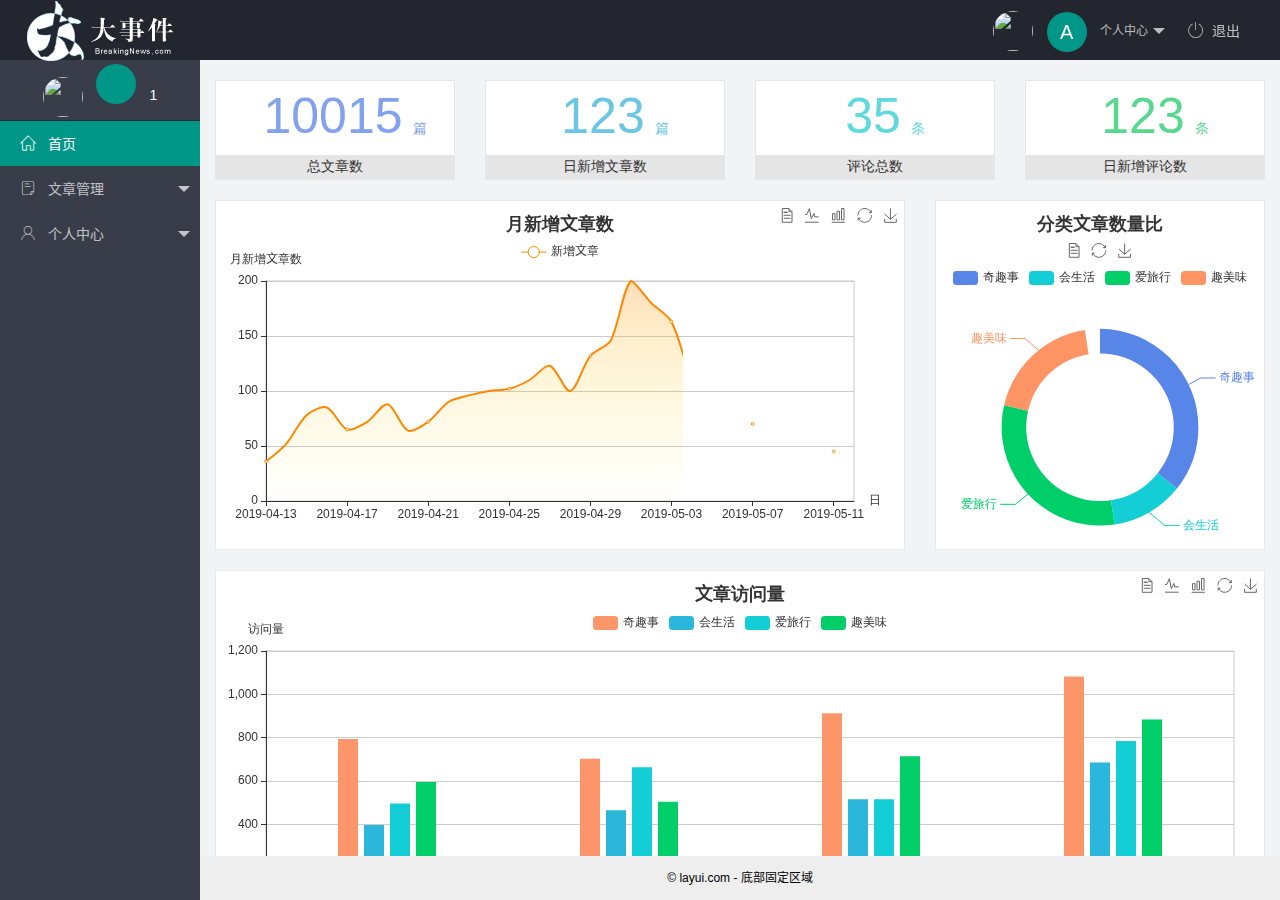
==== commit 0a0be978: "完成了个人中心的制作" ====
--- a/index.html
+++ b/index.html
@@ -48,17 +48,17 @@
                     </a>
                     <dl class="layui-nav-child">
                         <dd>
-                            <a href="">
+                            <a href="/user/usre_info.html" target="fm">
                                 基本资料
                             </a>
                         </dd>
                         <dd>
-                            <a href="">
+                            <a href="/user/user_avatar.html" target='fm'>
                                  更换头像
                             </a>
                         </dd>
                         <dd>
-                            <a href="">
+                            <a href="/user/user_pwd.html" target='fm'>
                                 重置密码
                             </a>
                         </dd>
@@ -77,7 +77,7 @@
                     <div class="userinfo">
                         <img src="http://t.cn/RCzsdCq" class="layui-nav-img" />
                         <span class="text-avatar"></span>
-                        <span id="welcome"></span>
+                        <span id="welcome">1</span>
                     </div>
                     <li class="layui-nav-item layui-this">
                         <a class="" href="./home/dashboard.html" target="fm">
@@ -112,17 +112,17 @@
                         </a>
                         <dl class="layui-nav-child">
                             <dd>
-                                <a href="javascript:;">
+                                <a href="./user/usre_info.html" target='fm'>
                                     <i class="layui-icon layui-icon-app"></i> 基本资料
                                 </a>
                             </dd>
                             <dd>
-                                <a href="javascript:;">
+                                <a href="./user/user_avatar.html" target='fm'>
                                     <i class="layui-icon layui-icon-app"></i> 更换头像
                                 </a>
                             </dd>
                             <dd>
-                                <a href="javascript:;">
+                                <a href="./user/user_pwd.html" target='fm'>
                                     <i class="layui-icon layui-icon-app"></i> 重置密码
                                 </a>
                             </dd>
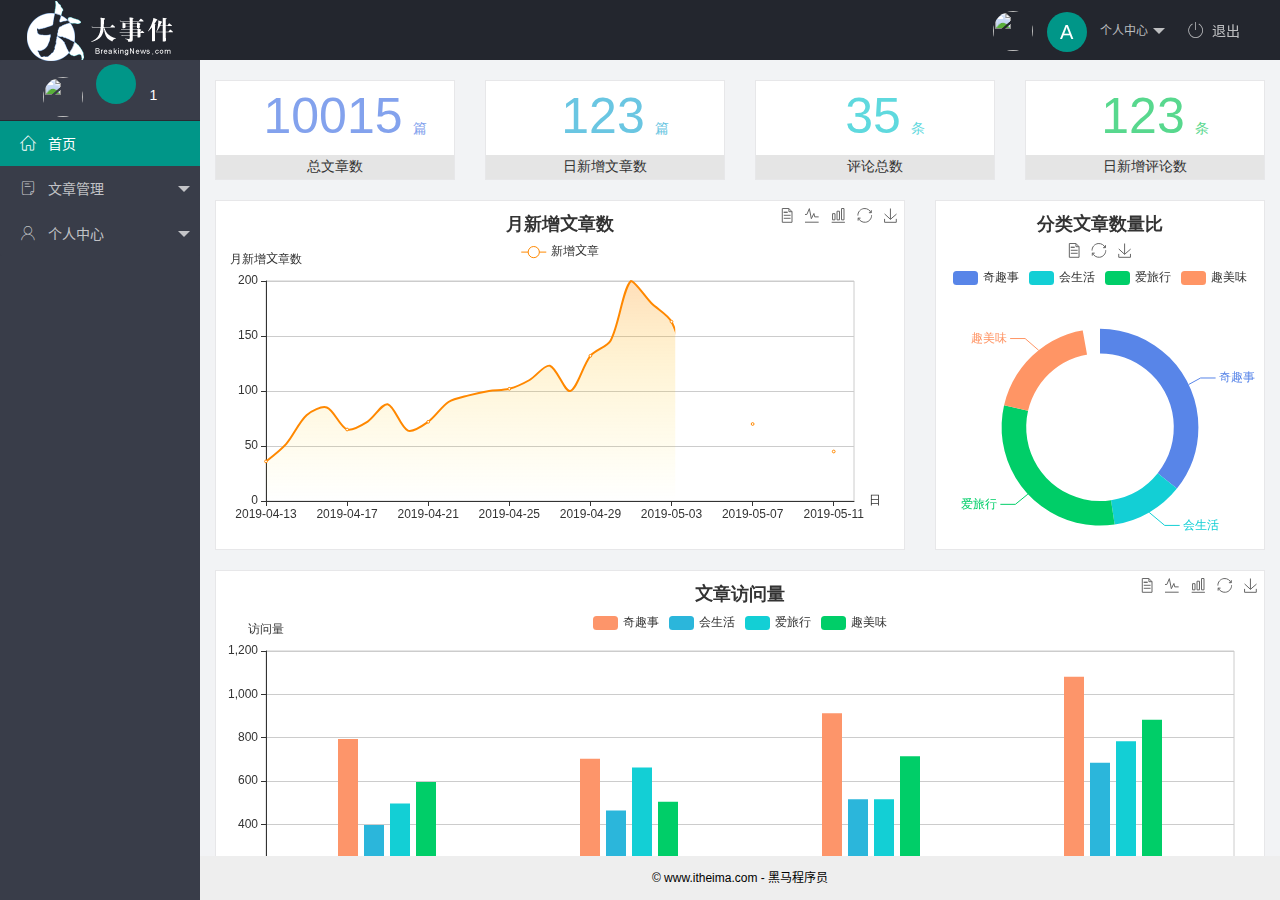
==== commit 2d6c6488: "完成文章管理相关的开发" ====
--- a/index.html
+++ b/index.html
@@ -90,17 +90,17 @@
                         </a>
                         <dl class="layui-nav-child">
                             <dd>
-                                <a href="javascript:;">
+                                <a href="/srticle/leibie.html" target="fm">
                                     <i class="layui-icon layui-icon-app"></i> 文章类别
                                 </a>
                             </dd>
                             <dd>
-                                <a href="javascript:;">
+                                <a href="/srticle/liebiao.html" target="fm">
                                     <i class="layui-icon layui-icon-app"></i> 文章列表
                                 </a>
                             </dd>
                             <dd>
-                                <a href="javascript:;">
+                                <a href="/srticle/wenzhang.html" target="fm">
                                     <i class="layui-icon layui-icon-app"></i> 发表文章
                                 </a>
                             </dd>
@@ -139,7 +139,7 @@
 
         <div class="layui-footer">
             <!-- 底部固定区域 -->
-            © layui.com - 底部固定区域
+            © www.itheima.com - 黑马程序员
         </div>
     </div>
     <script src="./assets/lib/layui/layui.all.js"></script>
